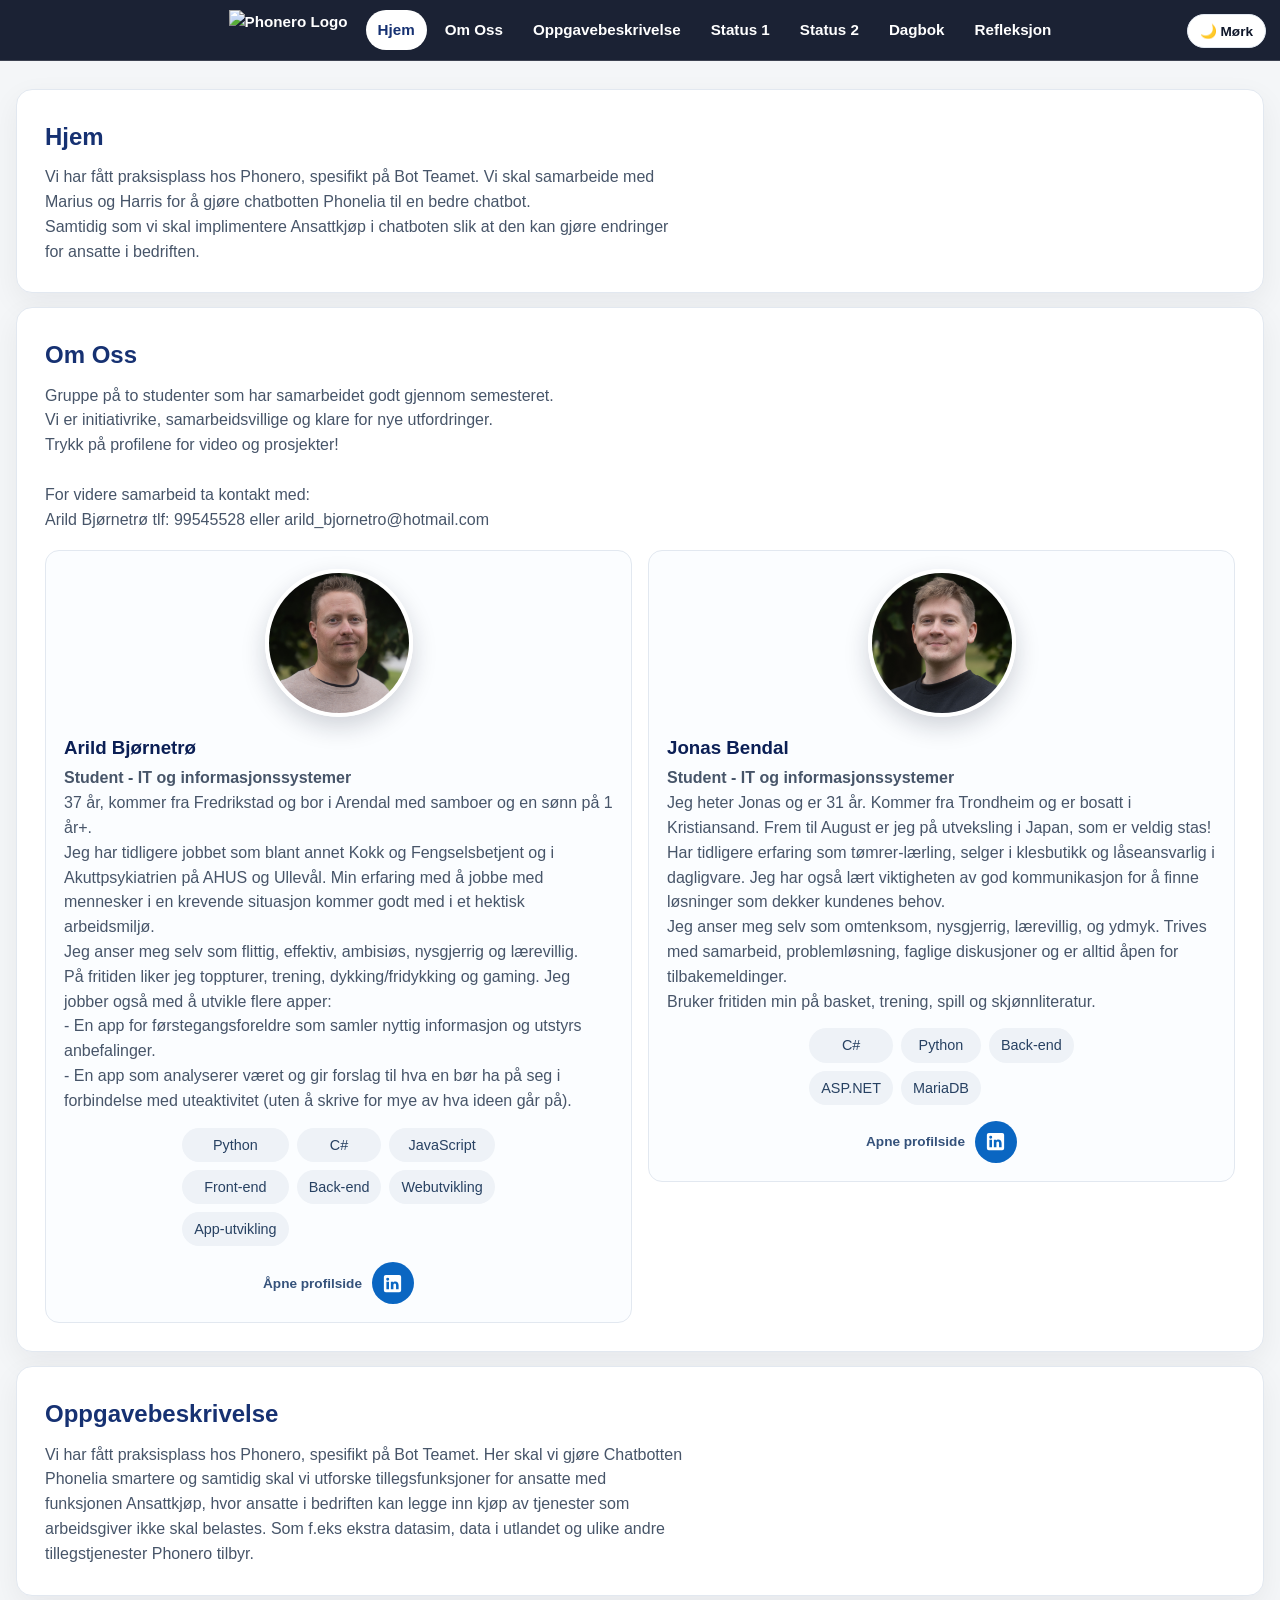
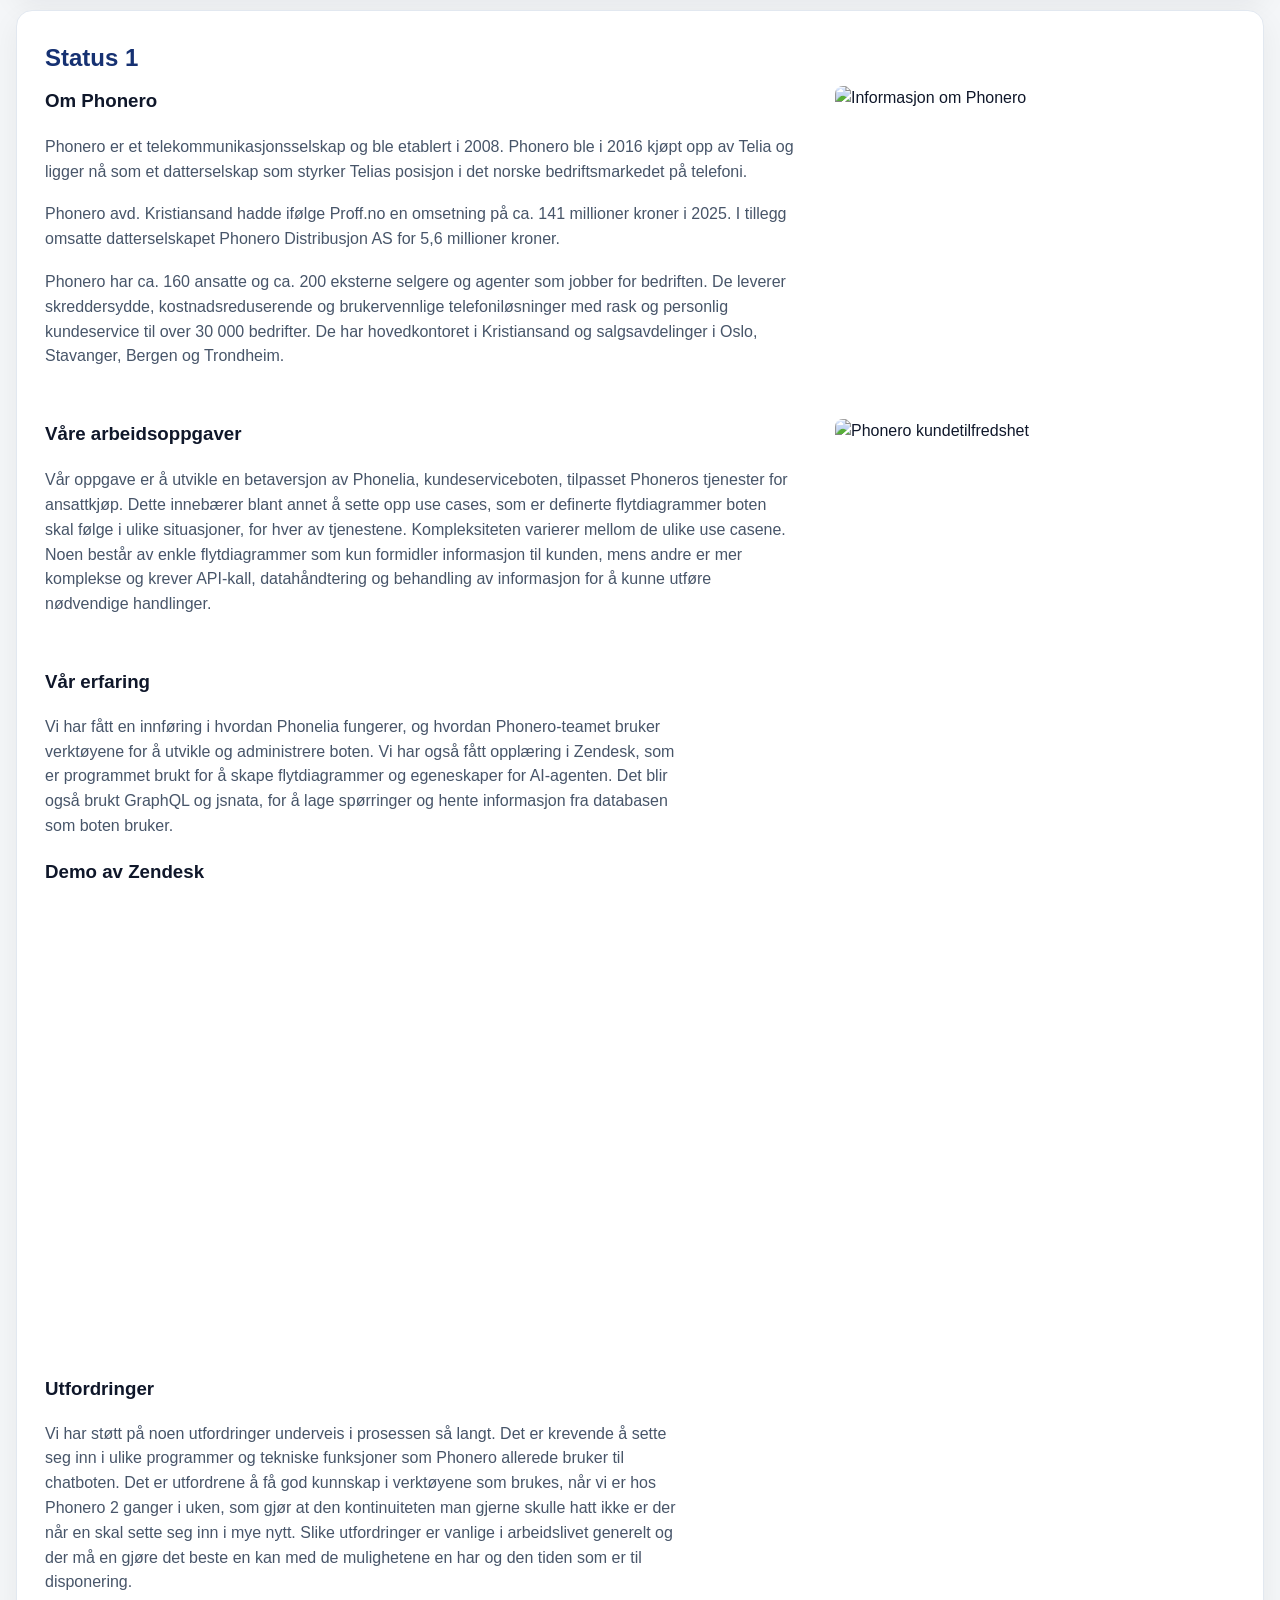
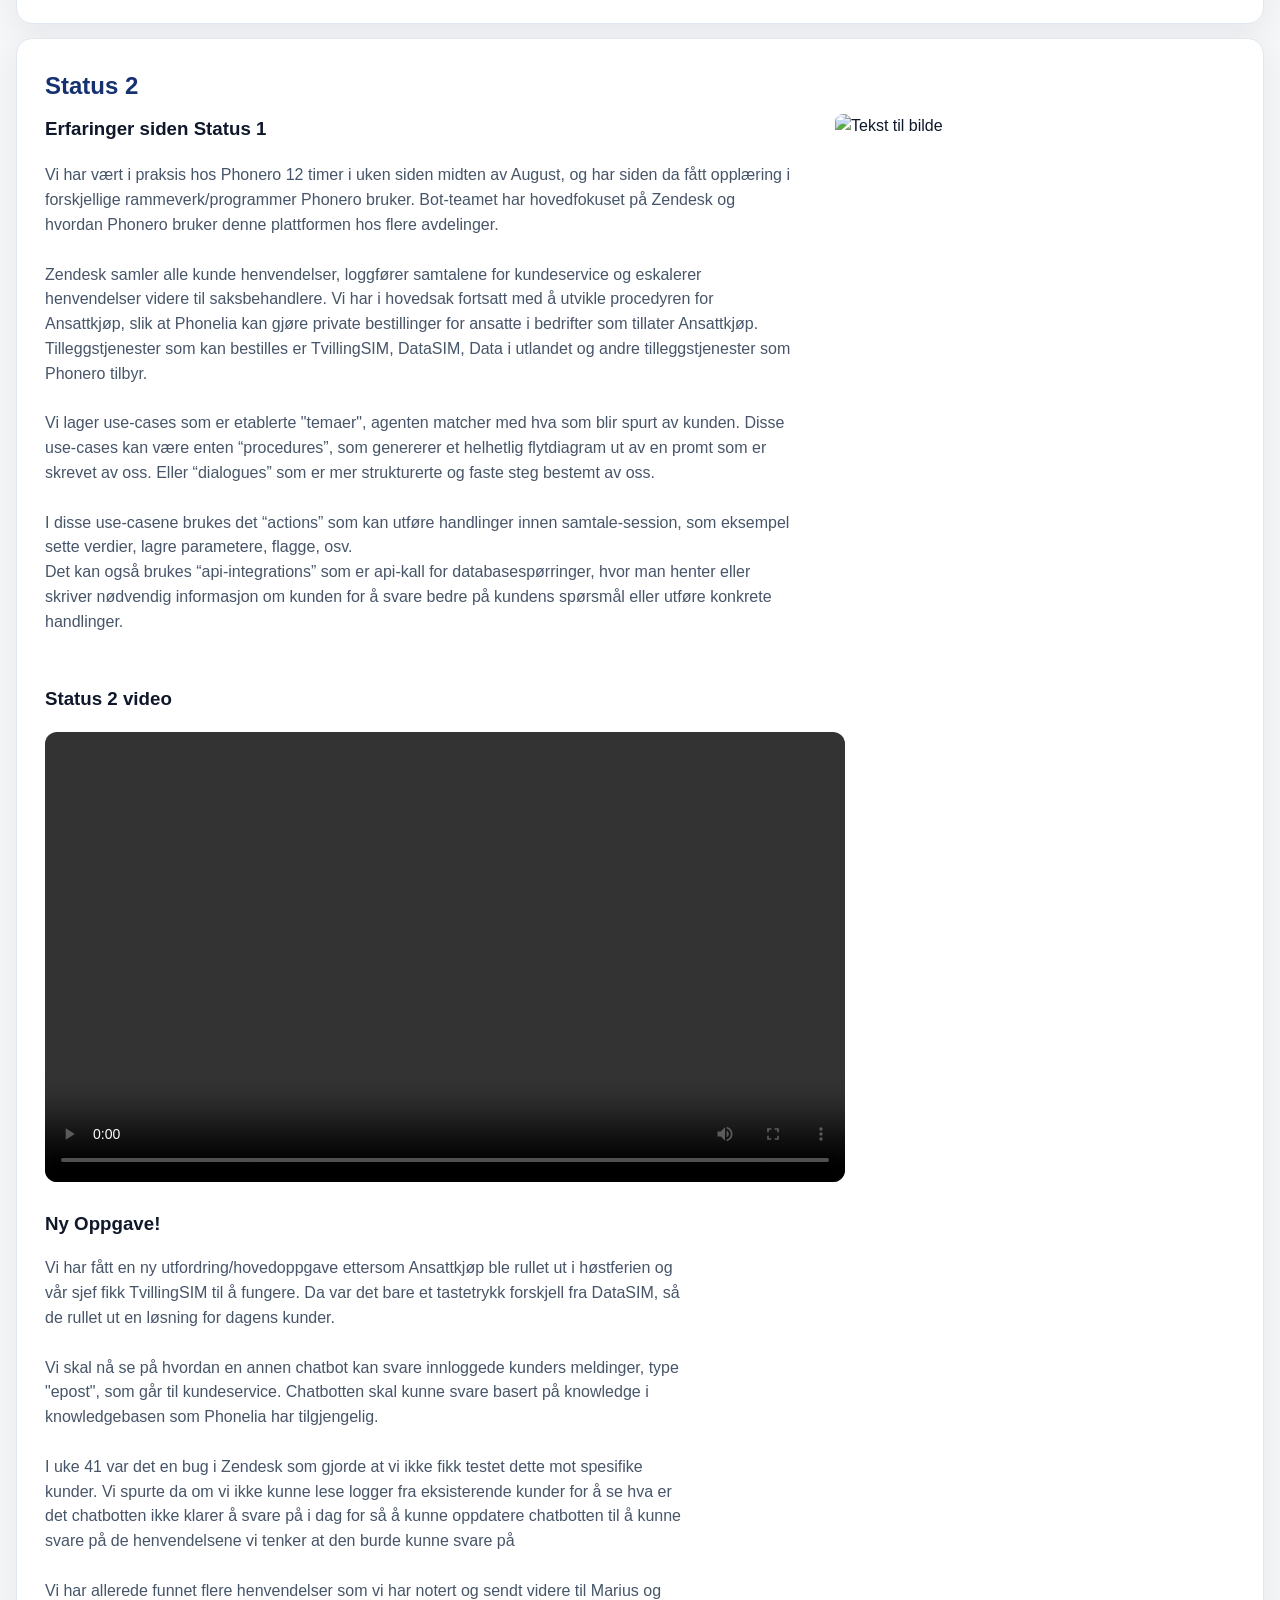
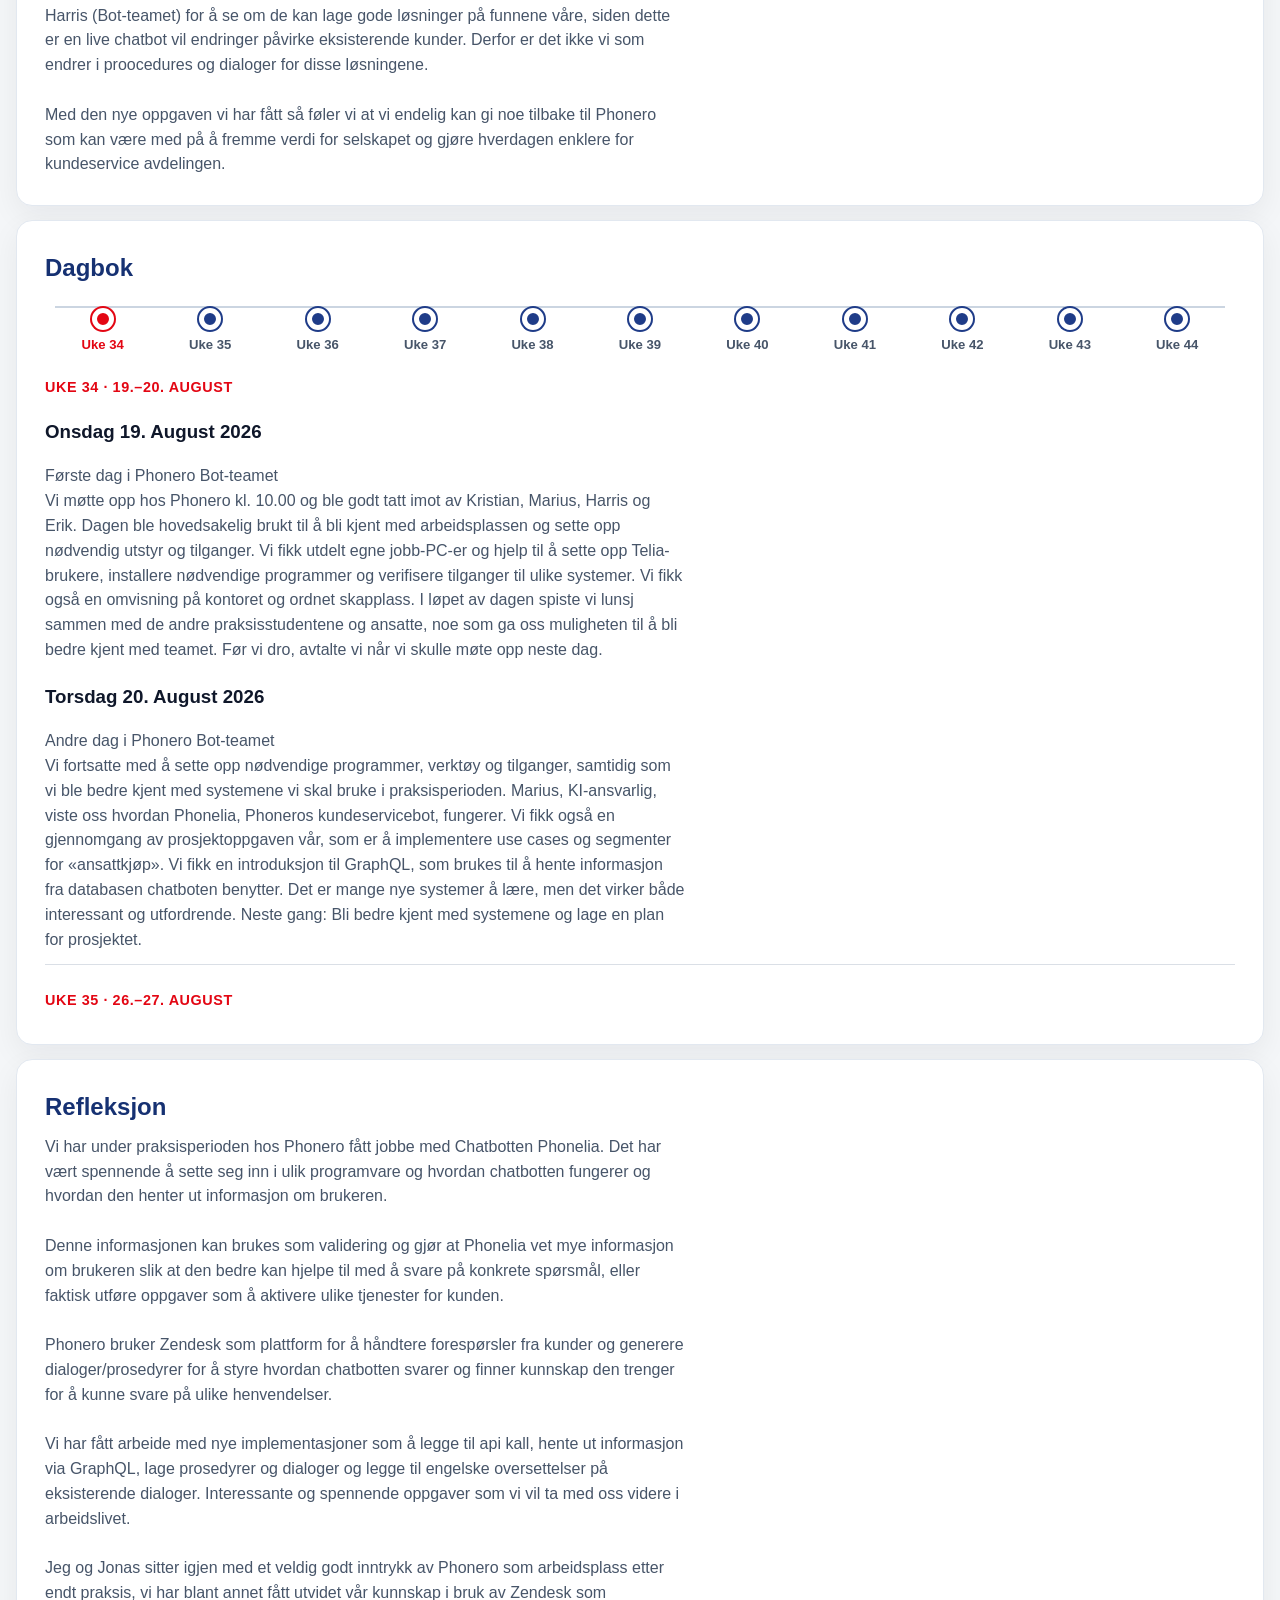
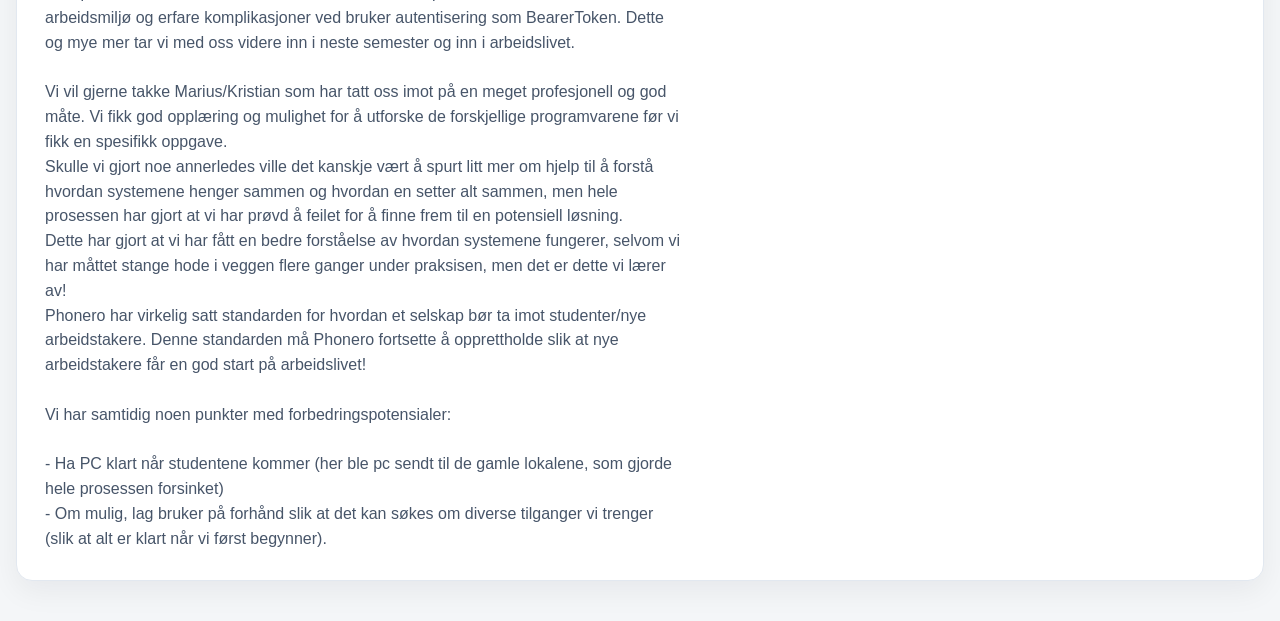
==== index.html @ 9c9e5713 "Merge pull request #23 from Arildb88/Status-2 Update index.html" ====
<!DOCTYPE html>
<html lang="no">
<head>
  <meta charset="UTF-8">
  <meta name="viewport" content="width=device-width, initial-scale=1.0">
  <title>Prosjektside</title>
  <link rel="stylesheet" href="style.css">
  <script src="theme-toggle.js" defer></script>
</head>
<body>
  <nav class="site-nav">
    <a class="navbar-brand" href="https://www.phonero.no/" asp-area="" asp-page="/index">
        <img src="https://acp-media.bluestonepim.com/21883154-aa87-446a-b5ba-2f759250fe6c/d3779748-739b-4de1-91a6-8e63db6982a5/OGtW5rUar8pJX5nXdZABAEg6B/qDwZ5AjC0JeUbPUEnwP3nvw4U.png?w=230&f=webp"
             alt="Phonero Logo"
             height="40"
             class="d-inline-block align-top" />
    </a>
    <a href="#hjem" class="nav-link">Hjem</a>
    <a href="#om-oss" class="nav-link">Om Oss</a>
    <a href="#oppgavebeskrivelse" class="nav-link">Oppgavebeskrivelse</a>
    <a href="#status-1" class="nav-link">Status 1</a>
    <a href="#status-2" class="nav-link">Status 2</a>
    <a href="#dagbok" class="nav-link">Dagbok</a>
    <a href="#refleksjon" class="nav-link">Refleksjon</a>
  </nav>

  <main class="container">
    <section id="hjem" class="section-card snap-panel">
      <h2>Hjem</h2>
      <p>Vi har fått praksisplass hos Phonero, spesifikt på Bot Teamet.
        Vi skal samarbeide med Marius og Harris for å gjøre chatbotten Phonelia til en bedre chatbot. <br /> Samtidig som vi skal implimentere Ansattkjøp i chatboten slik at den kan gjøre endringer for ansatte i bedriften.  </p>
    </section>

    <section id="om-oss" class="section-card snap-panel">
      <h2>Om Oss</h2>
      <p>Gruppe på to studenter som har samarbeidet godt gjennom semesteret.</p>
      <p>Vi er initiativrike, samarbeidsvillige og klare for nye utfordringer.</p>
      <p>Trykk på profilene for video og prosjekter!</p>
      <p><br>For videre samarbeid ta kontakt med:<br> Arild Bjørnetrø tlf: 99545528 eller arild_bjornetro@hotmail.com</p>


      <div class="person-grid">
        <article class="person-card person-card-clickable" data-href="arild.html" tabindex="0" role="link" aria-label="Ga til Arild-profil">
            <img src="images/Arild.jpg" alt="Arild Bjørnetrø" class="profile-photo">
            <h3>Arild Bjørnetrø</h3>
            <p class="role">Student - IT og informasjonssystemer</p>
<p>
                37 år, kommer fra Fredrikstad og bor i Arendal med samboer og en sønn på 1 år+.<br>
                Jeg har tidligere jobbet som blant annet Kokk og Fengselsbetjent og i Akuttpsykiatrien på AHUS og Ullevål. Min erfaring med å jobbe med mennesker i en krevende situasjon kommer godt med i et hektisk arbeidsmiljø.<br>
                Jeg anser meg selv som flittig, effektiv, ambisiøs, nysgjerrig og lærevillig.<br>
</p>

<p>
                På fritiden liker jeg toppturer, trening, dykking/fridykking og gaming.
                Jeg jobber også med å utvikle flere apper: <br>
                - En app for førstegangsforeldre som samler nyttig informasjon og utstyrs anbefalinger.<br>
                - En app som analyserer været og gir forslag til hva en bør ha på seg i forbindelse med uteaktivitet (uten å skrive for mye av hva ideen går på).
            <div class="tags">
              <span>Python</span>
              <span>C#</span>
              <span>JavaScript</span>
              <span>Front-end</span>
              <span>Back-end</span>
              <span>Webutvikling</span>
              <span>App-utvikling</span>
            </div>
            <div class="social-links">
              <span class="open-profile">Åpne profilside</span>
              <a
                href="https://www.linkedin.com/in/arild-bjørnetrø-a94b39323"
                class="linkedin-link"
                target="_blank"
                rel="noopener noreferrer"
                aria-label="Besok Arild sin LinkedIn-profil"
              >
                <svg viewBox="0 0 24 24" aria-hidden="true" focusable="false">
                  <path d="M19 3A2 2 0 0 1 21 5V19A2 2 0 0 1 19 21H5A2 2 0 0 1 3 19V5A2 2 0 0 1 5 3H19ZM8.34 10.16H5.66V18H8.34V10.16ZM7 6A1.56 1.56 0 1 0 7 9.12A1.56 1.56 0 1 0 7 6ZM18.35 13.78C18.35 11.39 17.08 9.94 14.95 9.94C13.92 9.94 13.18 10.5 12.89 11.04H12.86V10.16H10.29V18H12.97V14.12C12.97 13.09 13.17 12.1 14.44 12.1C15.69 12.1 15.71 13.27 15.71 14.18V18H18.39L18.35 13.78Z"/>
                </svg>
              </a>
            </div>
          </article>

        <article class="person-card person-card-clickable" data-href="jonas.html" tabindex="0" role="link" aria-label="Ga til Jonas-profil">
          <img src="images/Jonas.jpg" alt="Jonas Bendal" class="profile-photo">
          <h3>Jonas Bendal</h3>
          <p class="role">Student - IT og informasjonssystemer</p>
          <p>
              Jeg heter Jonas og er 31 år. Kommer fra Trondheim og er bosatt i Kristiansand. Frem til August er jeg på utveksling i Japan, som er veldig stas!<br>
              Har tidligere erfaring som tømrer-lærling, selger i klesbutikk og låseansvarlig i dagligvare. Jeg har også lært viktigheten av god kommunikasjon for å finne løsninger som dekker kundenes behov.<br>
              Jeg anser meg selv som omtenksom, nysgjerrig, lærevillig, og ydmyk. Trives med samarbeid, problemløsning, faglige diskusjoner og er alltid åpen for tilbakemeldinger.<br>
              Bruker fritiden min på basket, trening, spill og skjønnliteratur. 
          </p>
          <div class="tags">
            <span>C#</span>
            <span>Python</span>
            <span>Back-end</span>
            <span>ASP.NET</span>
            <span>MariaDB</span>
          </div>
          <div class="social-links">
            <span class="open-profile">Apne profilside</span>
            <a
              href="https://www.linkedin.com/in/jonas-bendal-0014283a9/"
              class="linkedin-link"
              target="_blank"
              rel="noopener noreferrer"
              aria-label="Besok Jonas sin LinkedIn-profil"
              >
                <svg viewBox="0 0 24 24" aria-hidden="true" focusable="false">
                  <path d="M19 3A2 2 0 0 1 21 5V19A2 2 0 0 1 19 21H5A2 2 0 0 1 3 19V5A2 2 0 0 1 5 3H19ZM8.34 10.16H5.66V18H8.34V10.16ZM7 6A1.56 1.56 0 1 0 7 9.12A1.56 1.56 0 1 0 7 6ZM18.35 13.78C18.35 11.39 17.08 9.94 14.95 9.94C13.92 9.94 13.18 10.5 12.89 11.04H12.86V10.16H10.29V18H12.97V14.12C12.97 13.09 13.17 12.1 14.44 12.1C15.69 12.1 15.71 13.27 15.71 14.18V18H18.39L18.35 13.78Z"/>
                </svg>
              </a>
            </div>
          </article>
      </div>
    </section>

    <section id="oppgavebeskrivelse" class="section-card snap-panel">
      <h2>Oppgavebeskrivelse</h2>
      <p>
          Vi har fått praksisplass hos Phonero, spesifikt på Bot Teamet.
          Her skal vi gjøre Chatbotten Phonelia smartere og samtidig skal vi utforske tillegsfunksjoner for ansatte med funksjonen Ansattkjøp,
          hvor ansatte i bedriften kan legge inn kjøp av tjenester som arbeidsgiver ikke skal belastes.
          Som f.eks ekstra datasim, data i utlandet og ulike andre tillegstjenester Phonero tilbyr.
      </p>
    </section>

    <section id="status-1" class="section-card snap-panel">
    <h2>Status 1</h2>

    <!-- OM PHONERO -->
    <div class="status-layout">

        <div class="status-text">
            <h3>Om Phonero</h3>
            <p>
                Phonero er et telekommunikasjonsselskap og ble etablert i 2008.
                Phonero ble i 2016 kjøpt opp av Telia og ligger nå som et datterselskap
                som styrker Telias posisjon i det norske bedriftsmarkedet på telefoni.
            </p>

            <p>
                Phonero avd. Kristiansand hadde ifølge Proff.no en omsetning på ca.
                141 millioner kroner i 2025. I tillegg omsatte datterselskapet
                Phonero Distribusjon AS for 5,6 millioner kroner.
            </p>

            <p>
                Phonero har ca. 160 ansatte og ca. 200 eksterne selgere og agenter
                som jobber for bedriften. De leverer skreddersydde, kostnadsreduserende
                og brukervennlige telefoniløsninger med rask og personlig kundeservice
                til over 30 000 bedrifter. De har hovedkontoret i Kristiansand og
                salgsavdelinger i Oslo, Stavanger, Bergen og Trondheim.
            </p>
        </div>

        <figure class="status-image">
            <img
                src="https://cdn.prod.website-files.com/60b9da5f05223f7e7dad4281/65c394cdd5c75c71bcde9867_Skjermbilde%202024-02-07%20kl.%2015.33.36.png"
                loading="lazy"
                alt="Informasjon om Phonero">
        </figure>

    </div>


    <!-- VÅRE ARBEIDSOPPGAVER -->
    <div class="status-layout">
        <div class="status-text">
            <h3>Våre arbeidsoppgaver</h3>

            <p>
                Vår oppgave er å utvikle en betaversjon av Phonelia, kundeserviceboten,
                tilpasset Phoneros tjenester for ansattkjøp. Dette innebærer blant annet
                å sette opp use cases, som er definerte flytdiagrammer boten skal følge
                i ulike situasjoner, for hver av tjenestene.

                Kompleksiteten varierer mellom de ulike use casene. Noen består av enkle
                flytdiagrammer som kun formidler informasjon til kunden, mens andre er
                mer komplekse og krever API-kall, datahåndtering og behandling av
                informasjon for å kunne utføre nødvendige handlinger.
            </p>
        </div>

        <figure class="status-image">
            <img
                src="https://cdn.prod.website-files.com/60b9da5f05223f7e7dad4281/65c3945f55a5ff24f0cffb9d_Skjermbilde%202024-02-07%20kl.%2015.28.36.png"
                loading="lazy"
                alt="Phonero kundetilfredshet">
        </figure>

    </div>


    <!-- VÅR ERFARING -->
    <h3>Vår erfaring</h3>
    <p>
        Vi har fått en innføring i hvordan Phonelia fungerer, og hvordan Phonero-teamet bruker
        verktøyene for å utvikle og administrere boten. 
        Vi har også fått opplæring i Zendesk, som er programmet brukt for å skape flytdiagrammer og egeneskaper for AI-agenten. Det blir også brukt GraphQL og jsnata, for å lage spørringer og hente informasjon
        fra databasen som boten bruker. 
    </p>

    <h3>Demo av Zendesk</h3>
      <div class="video-container">
      <iframe 
          src="https://www.youtube.com/embed/GnBk08a4hZ8"
          title="Introduksjonsvideo"
          frameborder="0"
          allowfullscreen>
          </iframe>
      </div>
      
    <!-- UTFORDRINGER -->
    <h3>Utfordringer</h3>
    <p>
        Vi har støtt på noen utfordringer underveis i prosessen så langt. Det er krevende å sette seg inn i ulike programmer og tekniske funksjoner som Phonero allerede bruker til chatboten.
        Det er utfordrene å få god kunnskap i verktøyene som brukes, når vi er hos Phonero 2 ganger i uken, som gjør at den kontinuiteten man gjerne skulle hatt ikke er der når en skal sette seg inn i mye nytt.
        Slike utfordringer er vanlige i arbeidslivet generelt og der må en gjøre det beste en kan med de mulighetene en har og den tiden som er til disponering.
    </p>

</section>

    <section id="status-2" class="section-card snap-panel">
      <h2>Status 2</h2>
      

  <!-- En overskrift -->
    <div class="status-layout">
        <div class="status-text">
            <h3>Erfaringer siden Status 1 </h3>

            <p>
                Vi har vært i praksis hos Phonero 12 timer i uken siden midten av August, og har siden da fått opplæring i forskjellige rammeverk/programmer Phonero bruker.
                Bot-teamet har hovedfokuset på Zendesk og hvordan Phonero bruker denne plattformen hos flere avdelinger.
                <br><br>
                Zendesk samler alle kunde henvendelser, loggfører samtalene for kundeservice og eskalerer henvendelser videre til saksbehandlere.
                Vi har i hovedsak fortsatt med å utvikle procedyren for Ansattkjøp, slik at Phonelia kan gjøre private bestillinger for ansatte i bedrifter som tillater Ansattkjøp.
                Tilleggstjenester som kan bestilles er TvillingSIM, DataSIM, Data i utlandet og andre tilleggstjenester som Phonero tilbyr.
                <br><br>
                Vi lager use-cases som er etablerte "temaer", agenten matcher med hva som blir spurt av kunden.
                Disse use-cases kan være enten “procedures”, som genererer et helhetlig flytdiagram ut av en promt som er skrevet av oss.
                Eller “dialogues” som er mer strukturerte og faste steg bestemt av oss.
                <br><br> 
                I disse use-casene brukes det “actions” som kan utføre handlinger innen samtale-session, som eksempel sette verdier, lagre parametere, flagge, osv.
                <br>
                Det kan også brukes “api-integrations” som er api-kall for databasespørringer, hvor man henter eller skriver nødvendig informasjon om kunden for å svare bedre på kundens spørsmål eller utføre konkrete handlinger.
            </p>
        </div>

        <figure class="status-image">
            <img
                src=""
                loading="lazy"
                alt="Tekst til bilde">
        </figure>

    </div>

<h3>Status 2 video</h3>
      <div class="video-container">
    <video width="100%" controls>
        <source src="videos/status2.mp4" type="video/mp4">
        Nettleseren din støtter ikke videoavspilling.
    </video>
</div>
      
<h3>Ny Oppgave!</h3>
    <p>
    Vi har fått en ny utfordring/hovedoppgave ettersom Ansattkjøp ble rullet ut i høstferien og vår sjef fikk TvillingSIM til å fungere. Da var det bare et tastetrykk forskjell fra DataSIM, så de rullet ut en løsning for dagens kunder.
    <br><br>
    Vi skal nå se på hvordan en annen chatbot kan svare innloggede kunders meldinger, type "epost", som går til kundeservice. Chatbotten skal kunne svare basert på knowledge i knowledgebasen som Phonelia har tilgjengelig.
    <br><br>
    I uke 41 var det en bug i Zendesk som gjorde at vi ikke fikk testet dette mot spesifike kunder. Vi spurte da om vi ikke kunne lese logger fra eksisterende kunder for å se hva er det chatbotten ikke klarer å svare på i dag for så å kunne oppdatere chatbotten til å kunne svare på de henvendelsene vi tenker at den burde kunne svare på
    <br><br>
    Vi har allerede funnet flere henvendelser som vi har notert og sendt videre til Marius og Harris (Bot-teamet) for å se om de kan lage gode løsninger på funnene våre, siden dette er en live chatbot vil endringer påvirke eksisterende kunder. Derfor er det ikke vi som endrer i proocedures og dialoger for disse løsningene.
    <br><br>
    Med den nye oppgaven vi har fått så føler vi at vi endelig kan gi noe tilbake til Phonero som kan være med på å fremme verdi for selskapet og gjøre hverdagen enklere for kundeservice avdelingen.
    
    <div class="chatbot-challenges"></div>
    </p>

      
    </section>

    <section id="dagbok" class="section-card snap-panel">
      <h2>Dagbok</h2>
      
      <div class="diary-layout">
        <nav class="diary-timeline" aria-label="Dagboksmåneder">
          <a href="#19-aug" data-week="34"><span class="timeline-node"></span><span>Uke 34</span></a>
          <a href="#26-aug" data-week="35"><span class="timeline-node"></span><span>Uke 35</span></a>
          <a href="#2-sep" data-week="36"><span class="timeline-node"></span><span>Uke 36</span></a>
          <a href="#9-sep" data-week="37"><span class="timeline-node"></span><span>Uke 37</span></a>
          <a href="#16-sep" data-week="38"><span class="timeline-node"></span><span>Uke 38</span></a>
          <a href="#23-sep" data-week="39"><span class="timeline-node"></span><span>Uke 39</span></a>
          <a href="#30-sep" data-week="40"><span class="timeline-node"></span><span>Uke 40</span></a>
          <a href="#7-okt" data-week="41"><span class="timeline-node"></span><span>Uke 41</span></a>
          <a href="#14-okt" data-week="42"><span class="timeline-node"></span><span>Uke 42</span></a>
          <a href="#21-okt" data-week="43"><span class="timeline-node"></span><span>Uke 43</span></a>
          <a href="#28-okt" data-week="44"><span class="timeline-node"></span><span>Uke 44</span></a>
        </nav>

        <div class="dagbok-scroll">
          <div class="diary-week" data-week="34">
            <h3 class="week-header">Uke 34 · 19.–20. august</h3>
            <section id="19-aug" data-week="34">
              <h3>Onsdag 19. August 2026</h3>
              <p>
                Første dag i Phonero Bot-teamet<br>
                Vi møtte opp hos Phonero kl. 10.00 og ble godt tatt imot av Kristian, Marius, Harris og Erik. Dagen ble hovedsakelig brukt til å bli kjent med arbeidsplassen og sette opp nødvendig utstyr og tilganger.
                Vi fikk utdelt egne jobb-PC-er og hjelp til å sette opp Telia-brukere, installere nødvendige programmer og verifisere tilganger til ulike systemer. Vi fikk også en omvisning på kontoret og ordnet skapplass.
                I løpet av dagen spiste vi lunsj sammen med de andre praksisstudentene og ansatte, noe som ga oss muligheten til å bli bedre kjent med teamet. Før vi dro, avtalte vi når vi skulle møte opp neste dag.
              </p>
            </section>

            <section id="20-aug" data-week="34">
              <h3>Torsdag 20. August 2026</h3>
              <p>
                Andre dag i Phonero Bot-teamet<br>
                Vi fortsatte med å sette opp nødvendige programmer, verktøy og tilganger, samtidig som vi ble bedre kjent med systemene vi skal bruke i praksisperioden.
                Marius, KI-ansvarlig, viste oss hvordan Phonelia, Phoneros kundeservicebot, fungerer. Vi fikk også en gjennomgang av prosjektoppgaven vår, som er å implementere use cases og segmenter for «ansattkjøp».
              Vi fikk en introduksjon til GraphQL, som brukes til å hente informasjon fra databasen chatboten benytter. Det er mange nye systemer å lære, men det virker både interessant og utfordrende.
              Neste gang: Bli bedre kjent med systemene og lage en plan for prosjektet.
              </p>
            </section>
          </div>

          <div class="diary-week" data-week="35">
            <h3 class="week-header">Uke 35 · 26.–27. august</h3>
            <section id="26-aug" data-week="35">
              <h3>Onsdag 26. August 2026</h3>
              <p>
                Vår første “ordentlige” dag hos Phonero! Vi brukte litt tid på å få siste oppsett av tilganger til å fungere.
                Fra kl. 11 startet vi først med å utforske verktøyet (Zendesk) for å lære litt om hvordan det brukes. Deretter skulle vi lage en enkel “procedure” (instrukser for chatboten i et gitt scenario) hvor kunden spør om hvor mye data som er brukt på mobilabonnementet.
              </p>
            </section>

            <section id="27-aug" data-week="35">
              <h3>Torsdag 27. August 2026</h3>
              <p>
                Vi startet dagen med å diskutere hvilke oppgaver som måtte gjøres. Planen var først å lage en procedure for hver enkelt tilleggstjeneste innenfor ansattkjøp, samtidig som vi skulle bli bedre kjent med begreper som procedures, actions, templates og lignende.
              </p>
            </section>
          </div>

          <div class="diary-week" data-week="36">
            <h3 class="week-header">Uke 36 · 2.–3. september</h3>
            <section id="2-sep" data-week="36">
              <h3>Onsdag 2. September 2026</h3>
              <p>
                Vi brukte dagen på å få en bedre forståelse av hvordan systemet henger sammen. Dette innebar blant annet å søke gjennom samtalelogger for å identifisere tilfeller der boten returnerte fallbacks (feil). Dette ga oss bedre innsikt i systemet og en tydeligere retning videre i arbeidet. 
              </p>
            </section>

            <section id="3-sep" data-week="36">
              <h3>Torsdag 3. September 2026</h3>
              <p>
                Vi fortsatte med å feilsøke med chattbotten for å få den til å kunne gjennomføre Ansattkjøp. Det ble oppdaget at brukeren som ble opprettet for oss manglet infomrasjon om postnummer, da dette ble lagt til klarte chatbotten å hente inn den informasjonen den i utgangspunktet trengte om brukeren. Klokken var mye og vi fikk ikke testet ut dette noe mer. Vi gleder oss til neste arbeidsdag hvor vi kan forhåpentligvis komme oss litt videre i prosessen!
              </p>
            </section>
          </div>

          <div class="diary-week" data-week="37">
            <h3 class="week-header">Uke 37 · 9.–10. september</h3>
            <section id="9-sep" data-week="37">
              <h3>Onsdag 9. September 2026</h3>
              <p>Vi har utforsket hvordan vi kan sette opp API-integrasjoner og spørringer som senere kan brukes til å hente nødvendig informasjon og parametere som boten trenger for å utføre ulike handlinger. I etterkant har vi også diskutert om vi bør refaktorere deler av strukturen rundt procedures som allerede er laget, og vurdert om fordelene ved en endring vil veie opp for ulempene. Før dagen var over viste det seg at forandringene ga flere feil som må ordnes opp senere.
              </p>
            </section>

            <section id="10-sep" data-week="37">
              <h3>Torsdag 10. September 2026</h3>
              <p>Vi fortsetter å jobbe med ansattkjøp for å prøve å implementere dette i Phonelia. Vi støter på utfordringer med at profilene våre tilsynelatende ikke er satt opp helt som en reel kunde. Vi prøvde å få til en løsning hvor vi kan gjennomføre kjøp via vipps på en dev vipps bruker via Phonero, men den fungerte kun i dev-miljøet, vi kommuniserer med botten i Sandbox miljø og "ekte" miljø, da virker ikke den vipps brukeren. Vi kan få refundert kjøp vi gjør selv, men dette skaper merarbeid for Phonero, så vi ser på andre løsninger. Det er spennende å jobbe med å videreutvikle chatbotten og vi ser frem til å jobbe videre ut semesteret!
              </p>
            </section>
          </div>

          <div class="diary-week" data-week="38">
            <h3 class="week-header">Uke 38 · 16.–17. september</h3>
            <section id="16-sep" data-week="38">
              <h3>Onsdag 16. September 2026</h3>
              <p>UIA har annonsert biletter til messen TECHPOINT i Kristiansand. Jeg og Jonas har fått billetter så vi reiser på messen istedenfor å jobbe hos Phonero. Vi håper på å utvide nettverket litt på messen og satser på mange spennende foredrag iløpet av dagen!</p>
            </section>

            <section id="17-sep" data-week="38">
              <h3>Torsdag 17. September 2026</h3>
              <p>I dag prøvde vi fortsatt det å få ai-agenten til å viderekoble bestillingen av tjenesten til Vipps for betaling. Etter mye prøving fikk vi hjelp av Marius som fikk det til å funke til slutt. Vi prøvde også å lære mer av GraphQL og spørringer for å forstå mer av hvordan systemet henger sammen.</p>
            </section>
          </div>

          <div class="diary-week" data-week="39">
            <h3 class="week-header">Uke 39 · 23.–24. september</h3>
            <section id="23-sep" data-week="39">
              <h3>Onsdag 23. September 2026</h3>
              <p>Utforsket zendesk sine “dialogue” for å lage en mer strukturert flyt for bestilling av tvillingsim, det førte videre til bruk av “actions” for å sette verdier under session. Til slutt bruk av “mutation” spørringer for å gjøre endringer i databasen. Det sistnevnte ble litt komplisert, men er åpenbaringen er nesten der.</p>
            </section>

            <section id="24-sep" data-week="39">
              <h3>Torsdag 24. September 2026</h3>
              <p>Ingen oppmøte hos Phonero denne dagen siden vi hadde undervisning.</p>
            </section>
          </div>

          <div class="diary-week" data-week="40">
            <h3 class="week-header">Uke 40 · 30. september–1. oktober</h3>
            <section id="30-sep" data-week="40">
              <h3>Onsdag 30. September 2026</h3>
              <p>Høstferie</p>
            </section>

            <section id="1-okt" data-week="40">
              <h3>Torsdag 1. Oktober 2026</h3>
              <p>Høstferie</p>
            </section>
          </div>

          <div class="diary-week" data-week="41">
            <h3 class="week-header">Uke 41 · 7.–8. oktober</h3>
            <section id="7-okt" data-week="41">
              <h3>Onsdag 7. Oktober 2026</h3>
              <p>Vi fikk ADGANGSKORT!!!! :D Endelig kan vi komme oss inn i bygget og gå til lunsj uten at vi er avhengige av at andre slipper oss inn
              <br><br>
                Vi fikk beskjed om at oppgaven vi jobbet med var utført av Marius (siden han hadde jobbet med å få TvillingSIM til å kunne legges til av Phonelia, så var DataSIM bare et tastetrykk fra TvillingSIM.
                Dette var egentlig en positiv nyhet for vår del ettersom vi har stanget hode en del i veggen med å prøve å finne en løsning for akkurat dette.
                Det var veldig interessant å se løsningen og hvordan den henter ut informasjon osv. Nå fikk vi ikke sjekket om den faktisk funket fordi det var noe problem med at Zendesk endrer bearerToken etter at det har lest det.
                <br><br>
                Vi fikk da et nytt oppdrag og det var å teste en ny Chatbot som skulle svare automatisk på henvendelser fra kunder som var logget og har en profil hos Phonero. Dette kunne vi ikke gjøre pga feilen med bearerToken.
                <br> MEN da spurte vi om vi ikke kunne lese meldinger fra kunder for å se om det er noe vi kan fange opp der som Phonelia burde kunne svare på for å lette på trykket til kunderådgiverene! Det var ganske spennende og vi fant fort flere henvendelser av samme type som vi tok videre til Marius og Harris slik at de kunne lage gode løsninger (dette er live bot, så om vi gjør endringer påvirker det "ekte" kunder. Gjør vi feil går det raskt utover Phonero sitt omdømme, derfor gir vi bare informasjonen videre.
              </p>
            </section>

            <section id="8-okt" data-week="41">
              <h3>Torsdag 8. Oktober 2026</h3>
              <p>Vi sjekket kundesamtaleloggene for å få bedre innsikt i hvilke problemstillinger som oftest eskaleres til kundeservice. Dette fikk oss til å drøfte om det er noen procedures som kan lages for å håndtere. Sett også på hvordan nye actions kan brukes for agentisk mail. Vi sluttet av 1 time tidligere for å bli med på Phoners aktivitetsdag, som var veldig hyggelig!</p>
            </section>
          </div>

          <div class="diary-week" data-week="42">
            <h3 class="week-header">Uke 42 · 14.–15. oktober</h3>
            <section id="14-okt" data-week="42">
              <h3>Onsdag 14. Oktober 2026</h3>
              <p>
                Vi brukte første halvdel av dagen på å lese gjennom kundehenvendelser som er sendt inn, for å lete etter problemstillinger som er mulige å løse med Phonelia. Da fikk vi vite om en ny lansert tilleggstjeneste som heter “Roam like home i Balkan”. Denne tjenesten ble lagt til et par dager før, som Phonelia manglet prosedyrer for. Det finnes slike tjenester som dette for Sveits og Tyrkia som var satt i gang, men ennå ikke fullført. Så vi fikk oppgaven å videreføre disse.
              </p>
            </section>

            <section id="15-okt" data-week="42">
              <h3>Torsdag 15. Oktober 2026</h3>
              <p>
                Fortsettelse med oppgaven fra dagen før. Først lagde en kopi av tidligere prosedyre som vi jobbet med videre. Tjenestene trenger administrator tilgang for å aktivere dem, så det ble litt problemer med å teste prosedyrer med en kundeprofil uten autorisasjon. Til slutt greide vi å få bestilt tjenestene, som i utgangspunktet ikke skulle gå. Så en ticket ble sendt inn til utviklings-teamet. Planen for neste gang er å lage et API-kall som lar brukeren deaktivere tjenesten og lage en prosedyre for det.
              </p>
            </section>
          </div>

          <div class="diary-week" data-week="43">
            <h3 class="week-header">Uke 43 · 21.–22. oktober</h3>
            <section id="21-okt" data-week="43">
              <h3>Onsdag 21. Oktober 2026</h3>
              <p>Vi hadde oppmøte i hotel caledonien fra kl 10:00 til 16:00 for et annen fag. Brukte dagen på å møte forskjellige bedrifter på RefreshIT, Veldig interessant og lærerikt! </p>
            </section>

            <section id="22-okt" data-week="43">
              <h3>Torsdag 22. Oktober 2026</h3>
              <p>Fra forrige uke fortsatte vi arbeidet med prosedyren for «Roam Like Home». Vi skulle legge til en ekstra funksjon der en administrator kan deaktivere disse tjenestene gjennom Phonelia. Det ble en del prøving og feiling som ikke direkte førte frem til en løsning. Men vi lærte og fikk mer innsikt i hvordan systemet fungerer.</p>
            </section>
          </div>

          <div class="diary-week" data-week="44">
            <h3 class="week-header">Uke 44 · 28.–29. oktober</h3>
            <section id="28-okt" data-week="44">
              <h3>Onsdag 28. Oktober 2026</h3>
              <p>Siden forrige gang har phoneros bot-team redusert antall api integrasjoner, grunnen er en kombinasjon av spørringer som har snart utdatert kode og redusere duplikater. Vi testet om prosedyrene fortsatt fungerte som de skulle, og fortsettet med forrige ukes oppgave. som var å lage en api integrasjon for å deaktivere "Roam like home", som vi enda ikke ble ferdig med iløpet av dagen.</p>
            </section>

            <section id="29-okt" data-week="44">
              <h3>Torsdag 29. Oktober 2026</h3>
              <p>Vi hadde obligatorisk møte på skolen for å snakke om vår praksis og erfaringer med resten av klassen.</p>
            </section>

      </div>
    </section>

    <section id="refleksjon" class="section-card snap-panel">
      <h2>Refleksjon</h2>
      <p>
        Vi har under praksisperioden hos Phonero fått jobbe med Chatbotten Phonelia. Det har vært spennende å sette seg inn i ulik programvare og hvordan chatbotten fungerer og hvordan den henter ut informasjon om brukeren.
        <br><br>Denne informasjonen kan brukes som validering og gjør at Phonelia vet mye informasjon om brukeren slik at den bedre kan hjelpe til med å svare på konkrete spørsmål, eller faktisk utføre oppgaver som å aktivere ulike tjenester for kunden.
        <br><br>Phonero bruker Zendesk som plattform for å håndtere forespørsler fra kunder og generere dialoger/prosedyrer for å styre hvordan chatbotten svarer og finner kunnskap den trenger for å kunne svare på ulike henvendelser.

        <br><br>Vi har fått arbeide med nye implementasjoner som å legge til api kall, hente ut informasjon via GraphQL, lage prosedyrer og dialoger og legge til engelske oversettelser på eksisterende dialoger. Interessante og spennende oppgaver som vi vil ta med oss videre i arbeidslivet.
        <br><br>Jeg og Jonas sitter igjen med et veldig godt inntrykk av Phonero som arbeidsplass etter endt praksis, vi har blant annet fått utvidet vår kunnskap i bruk av Zendesk som arbeidsmiljø og erfare komplikasjoner ved bruker autentisering som BearerToken. Dette og mye mer tar vi med oss videre inn i neste semester og inn i arbeidslivet.
        
        <br><br>Vi vil gjerne takke Marius/Kristian som har tatt oss imot på en meget profesjonell og god måte. Vi fikk god opplæring og mulighet for å utforske de forskjellige programvarene før vi fikk en spesifikk oppgave.
        <br>Skulle vi gjort noe annerledes ville det kanskje vært å spurt litt mer om hjelp til å forstå hvordan systemene henger sammen og hvordan en setter alt sammen, men hele prosessen har gjort at vi har prøvd å feilet for å finne frem til en potensiell løsning.
        <br>Dette har gjort at vi har fått en bedre forståelse av hvordan systemene fungerer, selvom vi har måttet stange hode i veggen flere ganger under praksisen, men det er dette vi lærer av!
        <br>
        Phonero har virkelig satt standarden for hvordan et selskap bør ta imot studenter/nye arbeidstakere. Denne standarden må Phonero fortsette å opprettholde slik at nye arbeidstakere får en god start på arbeidslivet!
        
        <br><br>Vi har samtidig noen punkter med forbedringspotensialer:
        <br><br>-	Ha PC klart når studentene kommer (her ble pc sendt til de gamle lokalene, som gjorde hele prosessen forsinket)
        <br>-	Om mulig, lag bruker på forhånd slik at det kan søkes om diverse tilganger vi trenger (slik at alt er klart når vi først begynner).
      </p>
    </section>
  </main>

  <script>
  const navLinks = [...document.querySelectorAll(".nav-link")];
  const sections = [...document.querySelectorAll(".section-card.snap-panel[id]")];
  const nav = document.querySelector(".site-nav");

  function setActiveNav(sectionId) {
    navLinks.forEach((link) => {
      const isActive = link.getAttribute("href") === "#" + sectionId;
      link.classList.toggle("active", isActive);
    });
  }

  function updateActiveSection() {
    const navHeight = nav ? nav.offsetHeight : 0;
    const anchorLine = navHeight + 24;
    let activeId = sections[0]?.id || "hjem";

    sections.forEach((section) => {
      const top = section.getBoundingClientRect().top;

      if (top <= anchorLine) {
        activeId = section.id;
      }
    });

    setActiveNav(activeId);
  }

  let ticking = false;

  function requestUpdate() {
    if (!ticking) {
      window.requestAnimationFrame(() => {
        updateActiveSection();
        ticking = false;
      });

      ticking = true;
    }
  }

  window.addEventListener("scroll", requestUpdate, { passive: true });
  window.addEventListener("resize", requestUpdate);

  updateActiveSection();


  /* =========================
     DAGBOK
     ========================= */

  const diaryScroller = document.querySelector(".dagbok-scroll");

  const diaryEntries = diaryScroller
    ? [...diaryScroller.querySelectorAll("section[id]")]
    : [];

  const diaryBookmarks = [
    ...document.querySelectorAll(".diary-timeline a")
  ];

  let selectedDiaryEntryId = null;


  function syncDiaryHeight() {
    if (!diaryScroller) return;

    diaryScroller.style.maxHeight = "";
  }


  function setActiveDiaryBookmark(entryId) {
    const activeWeek =
      document.getElementById(entryId)?.dataset.week;

    diaryBookmarks.forEach((bookmark) => {
      bookmark.classList.toggle(
        "is-active",
        bookmark.dataset.week === activeWeek
      );
    });
  }


  function updateDiaryBookmark() {
    if (!diaryScroller || diaryEntries.length === 0) return;

    const scrollerTop =
      diaryScroller.getBoundingClientRect().top;

    const activeLine = scrollerTop + 80;

    let activeEntry = diaryEntries[0];

    diaryEntries.forEach((entry) => {
      const entryTop =
        entry.getBoundingClientRect().top;

      if (entryTop <= activeLine) {
        activeEntry = entry;
      }
    });

    setActiveDiaryBookmark(activeEntry.id);
  }


  /* =========================
     KLIKK PÅ UKE
     ========================= */

  diaryBookmarks.forEach((bookmark) => {
    bookmark.addEventListener("click", (event) => {
      event.preventDefault();

      const entryId =
        bookmark.getAttribute("href").slice(1);

      const entry =
        document.getElementById(entryId);

      if (!diaryScroller || !entry) return;

      selectedDiaryEntryId = entryId;

      setActiveDiaryBookmark(entryId);

      const entryTop =
        entry.getBoundingClientRect().top;

      const diaryTop =
        diaryScroller.getBoundingClientRect().top;

      diaryScroller.scrollTo({
        top: Math.max(
          0,
          diaryScroller.scrollTop +
          entryTop -
          diaryTop -
          72
        ),
        behavior: "smooth"
      });

      history.replaceState(
        null,
        "",
        "#" + entryId
      );
    });
  });


  /* =========================
     OPPDATER AKTIV UKE
     ========================= */

  if (diaryScroller) {

    diaryScroller.addEventListener(
      "scroll",
      updateDiaryBookmark,
      { passive: true }
    );

    diaryScroller.addEventListener(
      "wheel",
      () => {
        selectedDiaryEntryId = null;
        updateDiaryBookmark();
      },
      { passive: true }
    );

    diaryScroller.addEventListener(
      "touchstart",
      () => {
        selectedDiaryEntryId = null;
        updateDiaryBookmark();
      },
      { passive: true }
    );

    window.addEventListener(
      "resize",
      syncDiaryHeight
    );

    syncDiaryHeight();
    updateDiaryBookmark();
  }


  /* =========================
     LÅS SCROLLING TIL DAGBOK
     ========================= */

  const diarySection =
    document.getElementById("dagbok");

  if (diarySection && diaryScroller) {

    let diaryMode = "outside";
    let aligningDiary = false;


    function alignDiaryToViewport() {

      const navHeight =
        nav ? nav.offsetHeight : 0;

      const targetY =
        window.scrollY +
        diarySection.getBoundingClientRect().top -
        navHeight -
        10;

      aligningDiary = true;

      window.scrollTo({
        top: targetY,
        behavior: "smooth"
      });

      /*
       * Gir smooth-scroll tid
       * til å bli ferdig.
       */
      setTimeout(() => {
        aligningDiary = false;
      }, 400);
    }


    window.addEventListener(
      "wheel",
      (event) => {

        /*
         * Mens Dagbok flyttes på plass
         * lar vi ikke musehjulet starte
         * en ny scrolling.
         */
        if (aligningDiary) {
          event.preventDefault();
          return;
        }


        const rect =
          diarySection.getBoundingClientRect();

        const navHeight =
          nav ? nav.offsetHeight : 0;

        const scrollingDown =
          event.deltaY > 0;

        const scrollingUp =
          event.deltaY < 0;

        const atTop =
          diaryScroller.scrollTop <= 1;

        const atBottom =
          diaryScroller.scrollTop +
          diaryScroller.clientHeight >=
          diaryScroller.scrollHeight - 2;


        /*
         * KOMMER NED TIL DAGBOK
         */

        if (
          diaryMode === "outside" &&
          scrollingDown &&
          rect.top > navHeight &&
          rect.top < window.innerHeight * 0.65
        ) {

          event.preventDefault();

          diaryMode = "inside";

          alignDiaryToViewport();

          return;
        }


        /*
         * KOMMER OPP TIL DAGBOK
         * FRA SEKSJONEN UNDER
         */

        if (
          diaryMode === "outside" &&
          scrollingUp &&
          rect.bottom > navHeight &&
          rect.bottom < window.innerHeight
        ) {

          event.preventDefault();

          diaryMode = "inside";

          alignDiaryToViewport();

          return;
        }


        /*
         * SCROLL INNI DAGBOK
         */

        if (diaryMode === "inside") {

          /*
           * Scroller nedover inne
           * i Dagbok.
           */
          if (
            scrollingDown &&
            !atBottom
          ) {

            event.preventDefault();

            diaryScroller.scrollTop +=
              event.deltaY;

            requestAnimationFrame(
              updateDiaryBookmark
            );

            return;
          }


          /*
           * Scroller oppover inne
           * i Dagbok.
           */
          if (
            scrollingUp &&
            !atTop
          ) {

            event.preventDefault();

            diaryScroller.scrollTop +=
              event.deltaY;

            requestAnimationFrame(
              updateDiaryBookmark
            );

            return;
          }


          /*
           * Bunnen av Dagbok er nådd.
           * Slipp brukeren videre nedover.
           */
          if (
            scrollingDown &&
            atBottom
          ) {

            diaryMode = "passed-down";

            return;
          }


          /*
 * Toppen av Dagbok er nådd.
 * Slipp brukeren videre oppover på hovedsiden.
 */
if (
  scrollingUp &&
  atTop
) {
  diaryMode = "passed-up";

  window.scrollBy({
    top: event.deltaY,
    behavior: "auto"
  });

  return;
}
        }


        /*
         * Når Dagbok ikke lenger
         * er synlig gjør vi den klar
         * til neste gang brukeren
         * kommer tilbake.
         */

        if (
          rect.bottom < navHeight ||
          rect.top > window.innerHeight
        ) {

          diaryMode = "outside";
        }

      },
      { passive: false }
    );
  }


  /* =========================
     PERSONKORT
     ========================= */

  const personCards = [
    ...document.querySelectorAll(
      ".person-card-clickable"
    )
  ];

  personCards.forEach((card) => {

    card.addEventListener(
      "click",
      (event) => {

        if (event.target.closest("a")) {
          return;
        }

        const href = card.dataset.href;

        if (href) {
          window.location.href = href;
        }
      }
    );


    card.addEventListener(
      "keydown",
      (event) => {

        if (
          event.key !== "Enter" &&
          event.key !== " "
        ) {
          return;
        }

        event.preventDefault();

        const href = card.dataset.href;

        if (href) {
          window.location.href = href;
        }
      }
    );
  });

</script>
</body>
</html>
---- style.css ----
:root {
  --bg: #f4f6f8;
  --text: #0f172a;
  --muted: #475569;
  --card: #ffffff;
  --person-card-bg: #fbfdff;
  --heading: #0b1f55;
  --tag-text: #274162;
  --open-profile: #35527b;
  --timeline-line: #cbd5e1;
  --brand: #1f3c88;
  --brand-dark: #163172;
  --phonero-red: #e30613;
  --chip: #eef2f7;
  --border: #e2e8f0;
}

* {
  box-sizing: border-box;
}

html {
  scroll-behavior: smooth;
  scroll-padding-top: 82px;
}



body {
  margin: 0;
  font-family: Arial, sans-serif;
  line-height: 1.55;
  background: var(--bg);
  color: var(--text);
}

body.dark-mode {
  --bg: #0b1120;
  --text: #e2e8f0;
  --muted: #94a3b8;
  --card: #111827;
  --person-card-bg: #172338;
  --heading: #dbeafe;
  --tag-text: #cbd5e1;
  --open-profile: #cbd5e1;
  --timeline-line: #475569;
  --brand: #60a5fa;
  --brand-dark: #93c5fd;
  --chip: #1e293b;
  --border: #334155;
}

.site-nav {
  position: sticky;
  top: 0;
  z-index: 5;
  background: rgba(15, 23, 42, 0.95);
  display: flex;
  justify-content: center;
  align-items: center;
  flex-wrap: wrap;
  gap: 6px;
  padding: 10px;
  border-bottom: 1px solid rgba(255, 255, 255, 0.15);
}
.site-nav img {
    height: 40px;
    width: auto;
}

.site-nav a {
  color: #fff;
  text-decoration: none;
  font-weight: 600;
  padding: 8px 12px;
  border-radius: 999px;
  font-size: 0.95rem;
}

.site-nav .navbar-brand {
    padding: 0 12px;
    display: flex;
    align-items: center;
}

.site-nav a:hover {
  background: rgba(255, 255, 255, 0.16);
}

.site-nav a.active {
  background: #ffffff;
  color: var(--brand-dark);
}

.container {
    width: min(1300px, calc(100% - 32px));
    margin: 28px auto 40px;
    display: grid;
    gap: 14px;
}

.section-card {
    background: var(--card);
    border: 1px solid var(--border);
    border-radius: 16px;
    box-shadow: 0 10px 30px rgba(15, 23, 42, 0.06);
    padding: clamp(18px, 3vw, 28px);
    scroll-margin-top: 70px;
}


.snap-panel {
  scroll-snap-align: none;
  scroll-snap-stop: normal;
}

h2 {
  margin: 0 0 10px;
  color: var(--brand-dark);
}

.section-card p {
  margin: 0;
  color: var(--muted);
  max-width: 72ch;
}

.person-grid {
  margin-top: 18px;
  display: grid;
  width: 100%;
  grid-template-columns: repeat(2, minmax(0, 1fr));
  gap: 16px;
  align-items: start;
}

.person-card {
  background: var(--person-card-bg);
  border: 1px solid var(--border);
  border-radius: 14px;
  padding: 18px;
}

.person-card-clickable {
  cursor: pointer;
  transition: transform 0.18s ease, box-shadow 0.18s ease;
}

.person-card-clickable:hover {
  transform: translateY(-2px);
  box-shadow: 0 14px 28px rgba(15, 23, 42, 0.14);
}

.person-card-clickable:focus-visible {
  outline: 3px solid #8db2ff;
  outline-offset: 2px;
}

.person-card h3 {
  margin: 0 0 4px;
  color: var(--heading);
}

.person-card p {
  max-width: none;
}

@media (max-width: 900px) {
  .person-grid {
    grid-template-columns: 1fr;
  }
}

.role {
  color: #7c3aed;
  font-weight: 700;
  margin-bottom: 10px;
}

.profile-photo {
  width: 148px;
  height: 148px;
  margin: 0 auto 16px;
  border-radius: 50%;
  border: 4px solid #fff;
  box-shadow: 0 10px 24px rgba(15, 23, 42, 0.18);
  object-fit: cover;
  display: block;
}
.tags {
  display: grid;
  gap: 8px;
  margin-top: 14px;
  grid-template-columns: repeat(3, max-content);
  justify-content: center;
}

.tags span {
  text-align: center;
  background: var(--chip);
  color: var(--tag-text);
  border-radius: 999px;
  padding: 6px 12px;
  font-size: 0.9rem;
}

.social-links {
  margin-top: 16px;
  display: flex;
  justify-content: center;
  align-items: center;
  gap: 10px;
}

.open-profile {
  font-size: 0.85rem;
  font-weight: 700;
  color: var(--open-profile);
}

.linkedin-link {
  width: 42px;
  height: 42px;
  border-radius: 50%;
  display: inline-flex;
  align-items: center;
  justify-content: center;
  background: #0a66c2;
  color: #fff;
  transition: transform 0.2s ease, box-shadow 0.2s ease;
}

.linkedin-link svg {
  width: 23px;
  height: 23px;
  fill: currentColor;
}

.linkedin-link:hover {
  transform: translateY(-1px);
  box-shadow: 0 8px 14px rgba(10, 102, 194, 0.3);
}

.media-placeholder {
  margin-top: 12px;
  width: 100%;
  min-height: 220px;
  border: 2px dashed #b4c0d3;
  border-radius: 12px;
  background: #f3f7fc;
  color: #47648c;
  display: flex;
  align-items: center;
  justify-content: center;
  font-weight: 700;
}

.back-link {
  text-decoration: none;
  color: #fff;
  background: var(--brand);
  padding: 10px 14px;
  border-radius: 999px;
  font-weight: 700;
  display: inline-block;
}

.top-back-link {
  position: fixed;
  top: 14px;
  left: 14px;
  z-index: 50;
  margin-top: 0;
}

.video-container {
    position: relative;
    width: 100%;
    max-width: 800px;
    aspect-ratio: 16 / 9;
    margin-top: 1rem;
}

.video-container video {
    width: 100%;
    height: 100%;
    object-fit: contain;
    border-radius: 12px;
}
.presentation-image {
    width: 75%;
    max-width: 800px;
    border-radius: 12px;
    margin-top: 1rem;
    display: block;
}

.hero-content {
    text-align: center;
    padding: 60px 20px;
}

.dagbok-scroll {
    height: calc(100vh - 260px);
    max-height: 650px;
    overflow-y: auto;
    overscroll-behavior: auto;
    scroll-padding-top: 72px;
}

.dagbok-scroll section {
  scroll-margin-top: 8px;
}

.diary-week {
  margin-bottom: 1.5rem;
  padding-bottom: 0.75rem;
  border-bottom: 1px solid rgba(148, 163, 184, 0.35);
}

.diary-week:last-child {
  margin-bottom: 0;
  border-bottom: none;
}

.week-header {
  margin: 0 0 0.75rem;
  color: var(--phonero-red);
  font-size: 0.9rem;
  letter-spacing: 0.04em;
  text-transform: uppercase;
}

.diary-layout {
  display: grid;
  grid-template-columns: minmax(0, 1fr);
  gap: 8px;
  align-items: start;
}

.diary-timeline {
    position: sticky;
    top: 70px;
    z-index: 10;
    background: var(--card);

    display: grid;
    grid-template-columns: repeat(auto-fit, minmax(72px, 1fr));
    gap: 14px 8px;

    padding: 12px 8px;
}

.diary-timeline::before {
  content: "";
  position: absolute;
  top: 10px;
  right: 10px;
  bottom: auto;
  left: 10px;
  width: auto;
  height: 2px;
  background: var(--timeline-line);
}

.theme-toggle {
  position: fixed;
  top: 14px;
  right: 14px;
  z-index: 60;
  border: 1px solid var(--border);
  background: var(--card);
  color: var(--text);
  border-radius: 999px;
  padding: 8px 12px;
  font-size: 0.85rem;
  font-weight: 700;
  cursor: pointer;
}

.theme-toggle:hover {
  filter: brightness(0.95);
}

.theme-toggle:focus-visible {
  outline: 3px solid #8db2ff;
  outline-offset: 2px;
}

.diary-timeline a {
  position: relative;
  z-index: 1;
  display: flex;
  flex-direction: column;
  align-items: center;
  gap: 5px;
  min-height: 42px;
  color: var(--muted);
  text-decoration: none;
  font-size: 0.82rem;
  font-weight: 700;
  white-space: normal;
}

.diary-timeline a:hover,
.diary-timeline a:focus-visible {
  color: var(--brand-dark);
}

.diary-timeline a:focus-visible {
  outline: 3px solid #8db2ff;
  outline-offset: 4px;
  border-radius: 4px;
}

.timeline-node {
  width: 22px;
  height: 22px;
  flex: 0 0 22px;
  border: 5px solid var(--card);
  border-radius: 50%;
  background: var(--brand);
  box-shadow: 0 0 0 2px var(--brand);
  transition: background-color 0.2s ease, box-shadow 0.2s ease;
}

.diary-timeline a.is-active {
  color: var(--phonero-red);
}

.diary-timeline a.is-active .timeline-node {
  background: var(--phonero-red);
  box-shadow: 0 0 0 2px var(--phonero-red);
}
/* ===== STATUS 1 ===== */
.status-layout {
    display: grid;
    grid-template-columns: minmax(0, 1fr) 400px;
    gap: 40px;
    align-items: start;
    width: 100%;
    margin-bottom: 50px;
}

.status-text {
    min-width: 0;
}

.status-text h3 {
    margin-top: 0;
    margin-bottom: 20px;
}

.status-text p {
    max-width: none;
    margin: 0 0 18px;
}

.status-text p:last-child {
    margin-bottom: 0;
}

.status-image {
    margin: 0;
    width: 100%;
    min-width: 0;
    display: flex;
    justify-content: center;
}

.status-image img {
    display: block;
    width: 100%;
    max-width: 400px;
    height: auto;
    object-fit: contain;
    border-radius: 8px;
}


/* ===== STATUS 1 - MOBIL ===== */

@media (max-width: 800px) {

    .status-layout {
        grid-template-columns: 1fr;
        gap: 24px;
        margin-bottom: 40px;
    }

    .status-image img {
        width: 100%;
        max-width: 400px;
    }
}
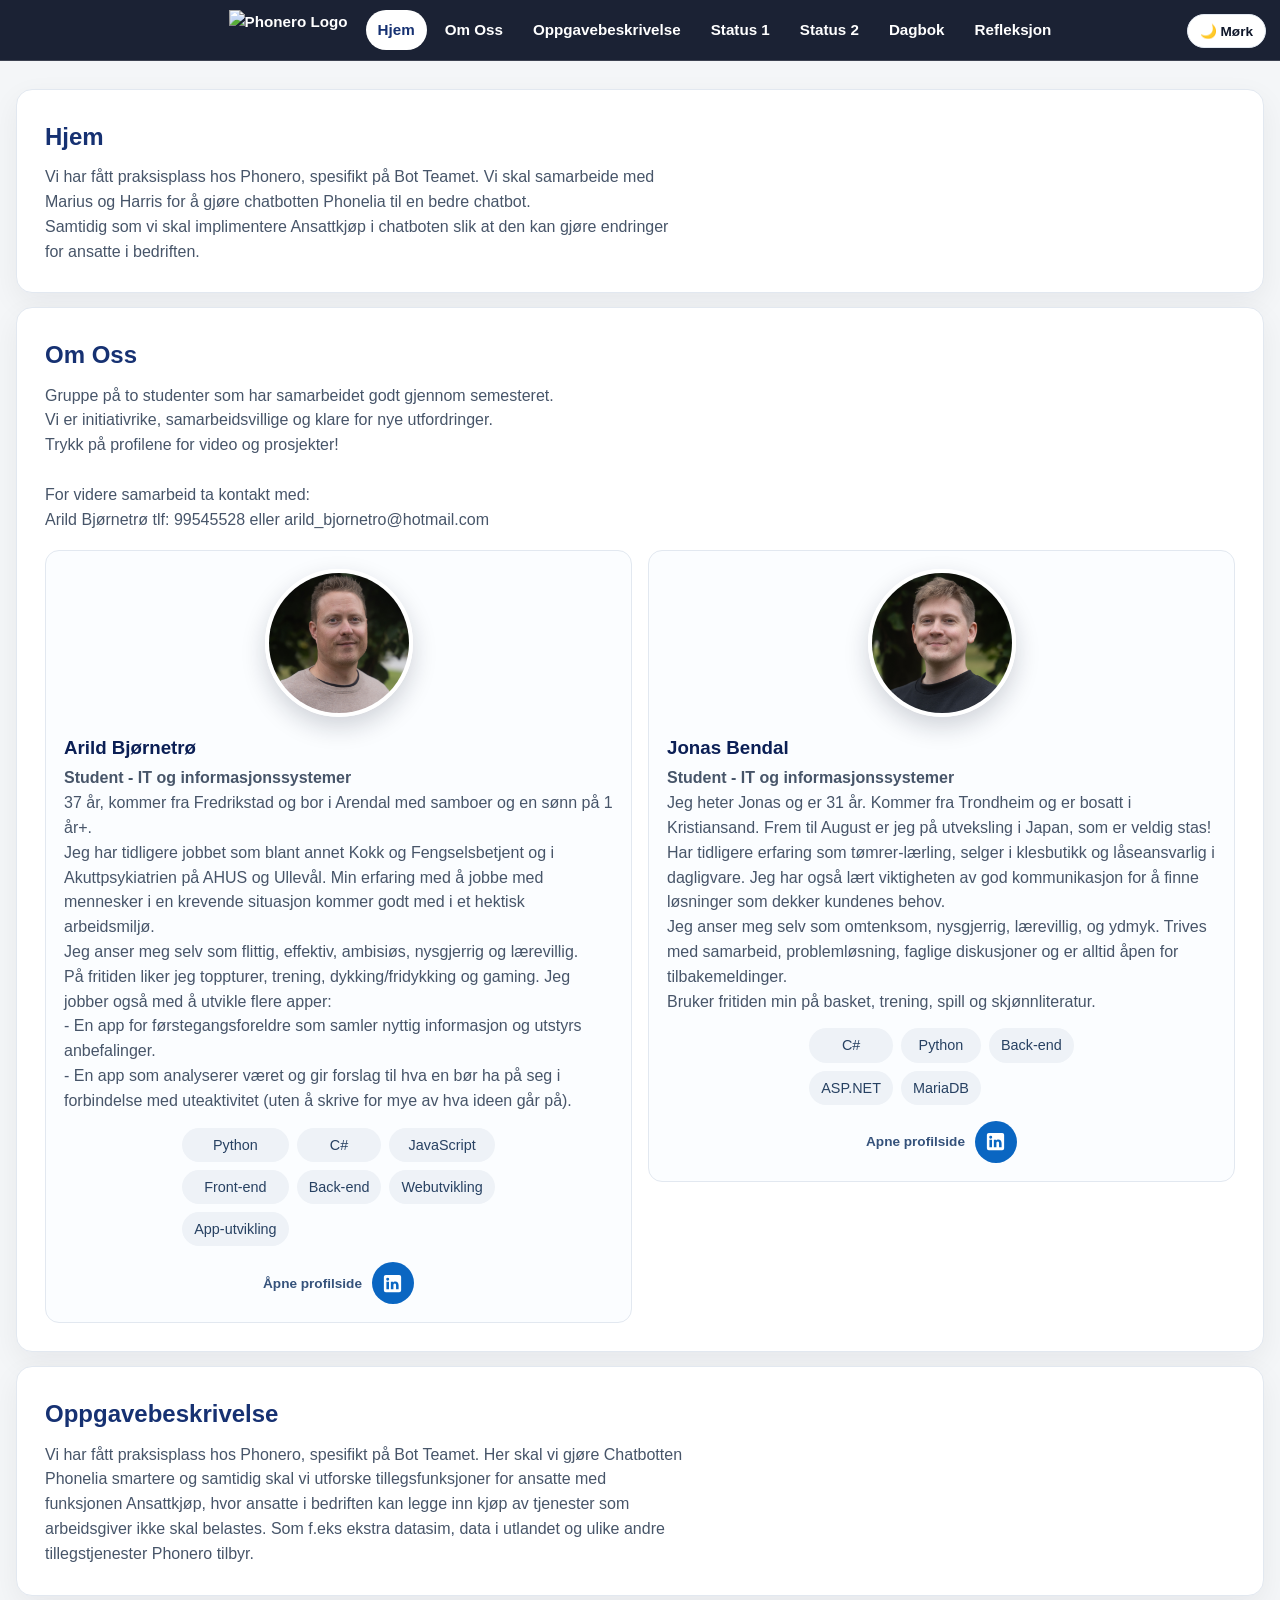
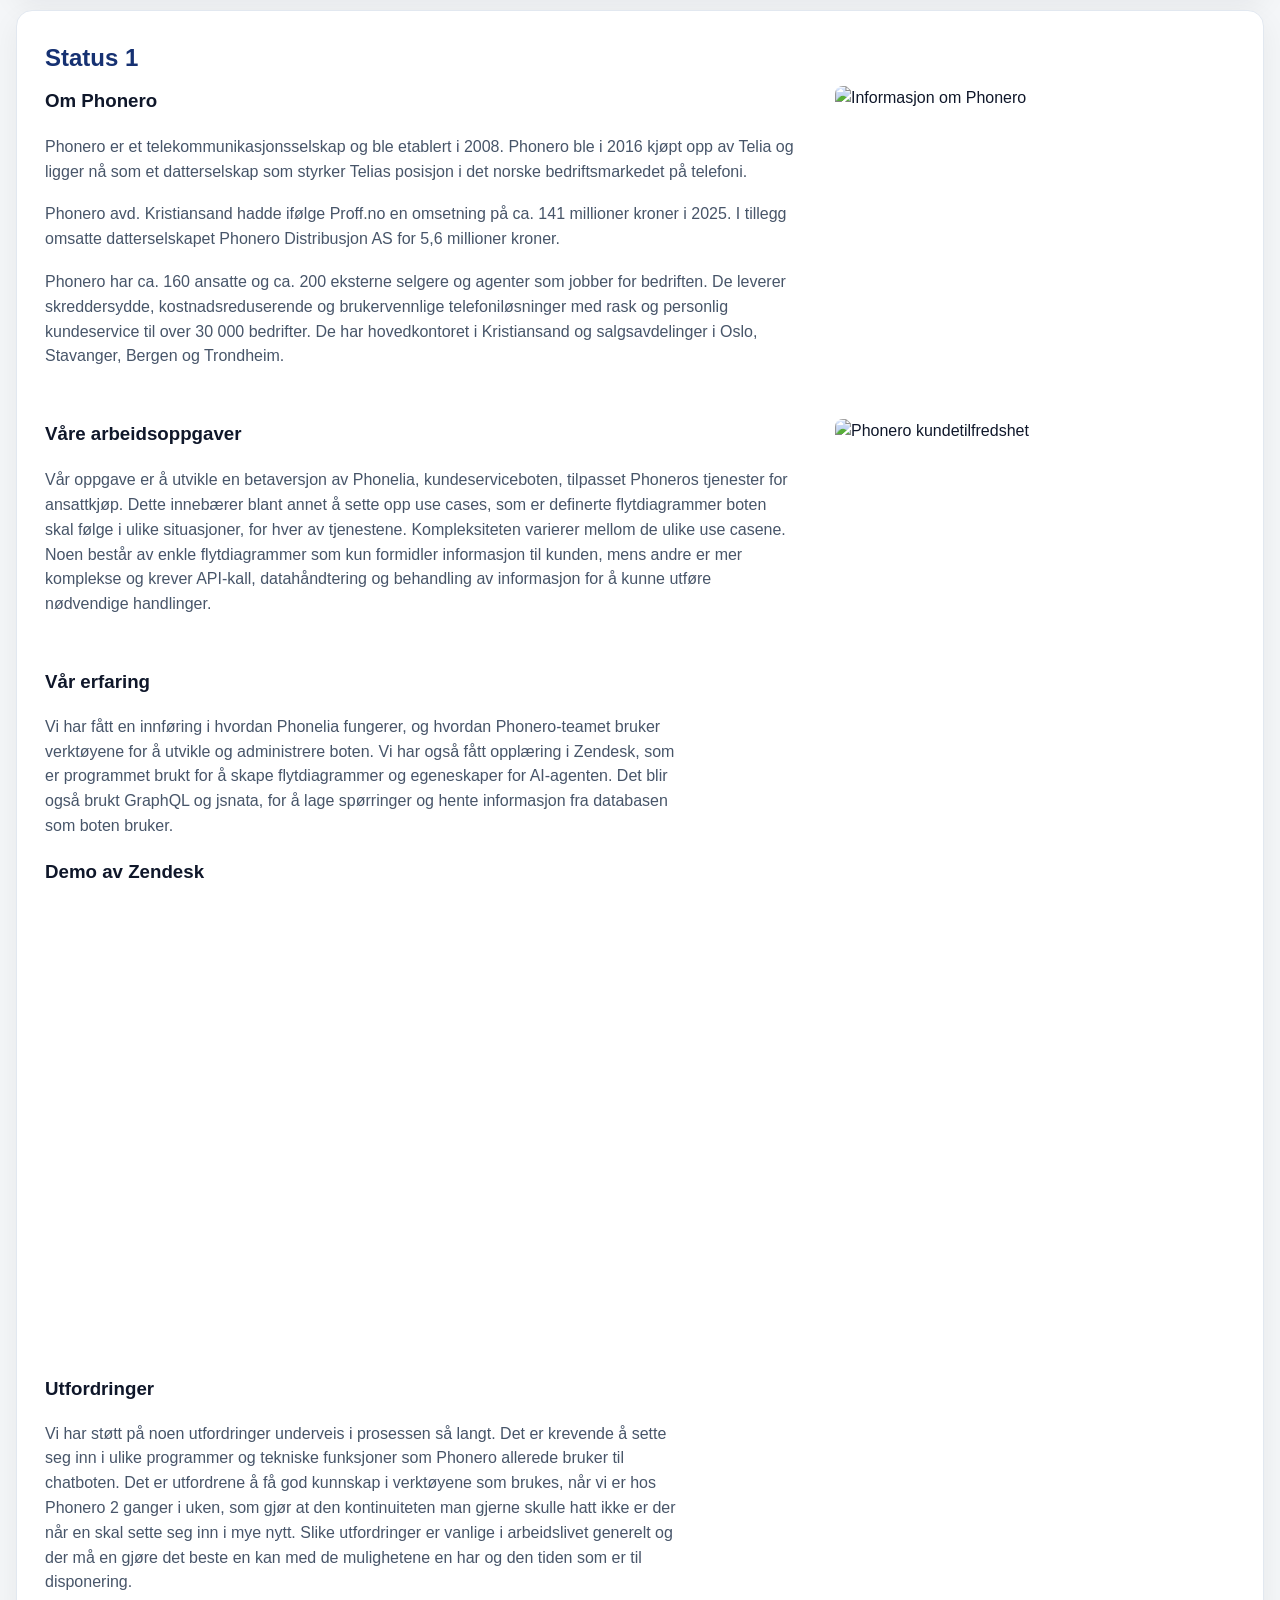
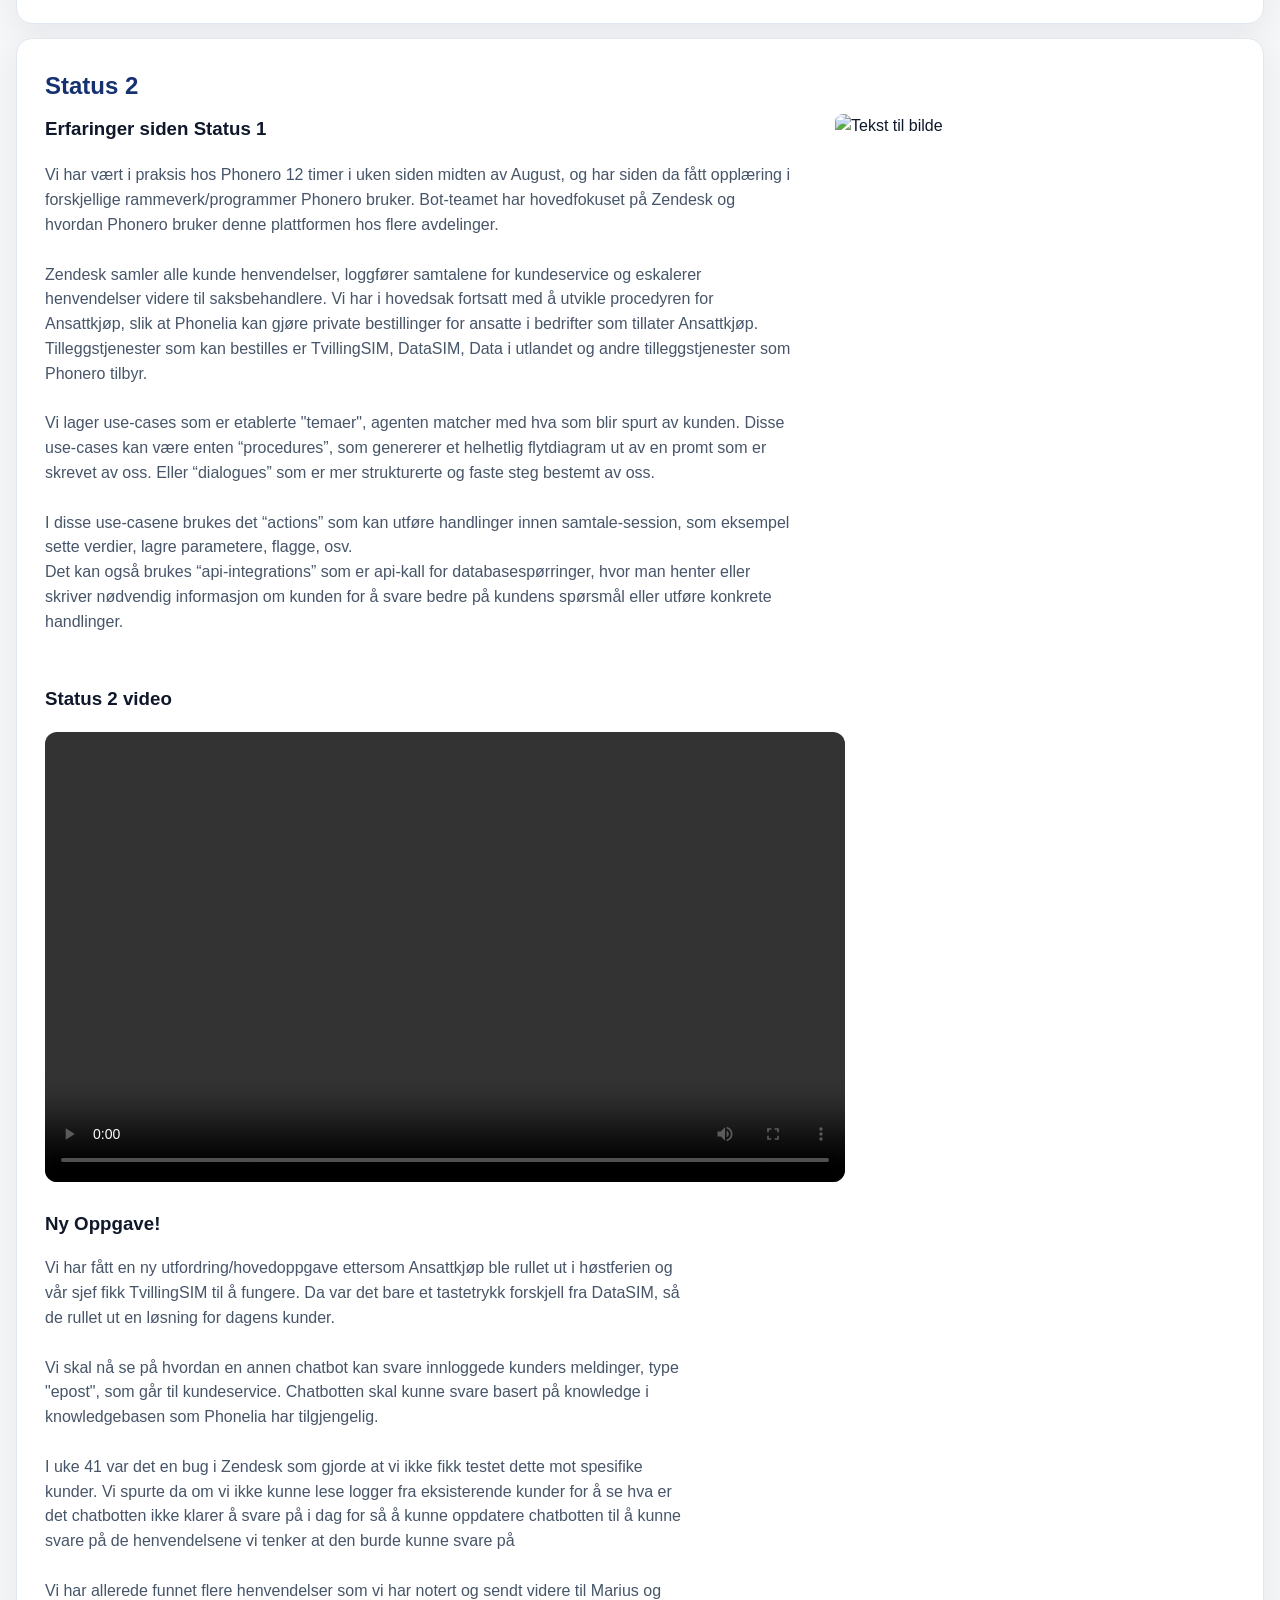
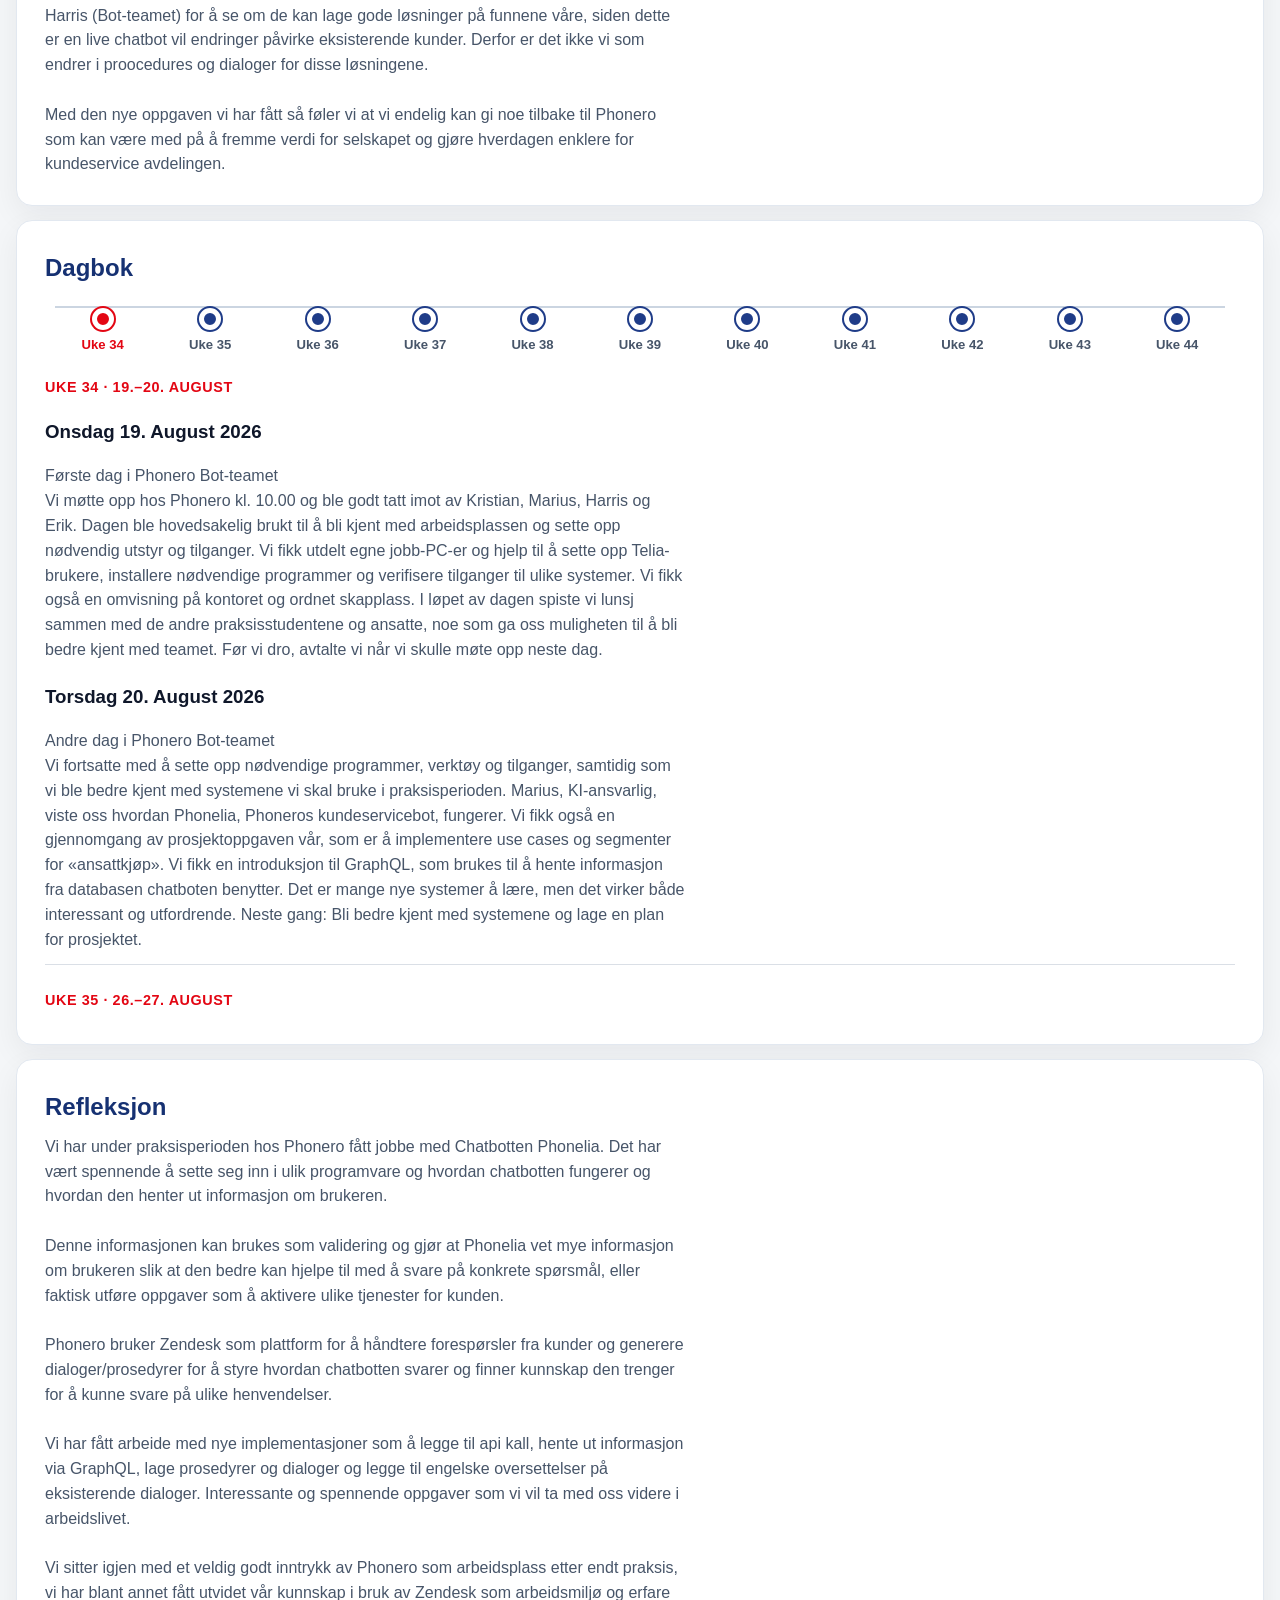
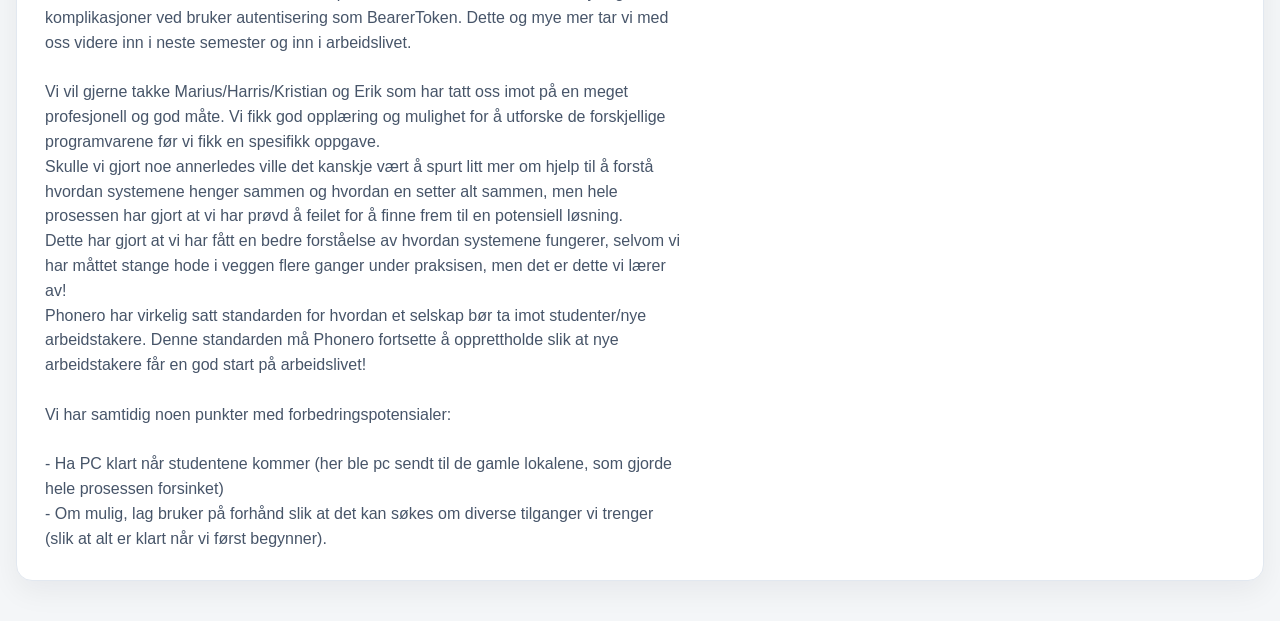
==== commit ce3ee3fc: "Update index.html" ====
--- a/index.html
+++ b/index.html
@@ -489,9 +489,9 @@
         <br><br>Phonero bruker Zendesk som plattform for å håndtere forespørsler fra kunder og generere dialoger/prosedyrer for å styre hvordan chatbotten svarer og finner kunnskap den trenger for å kunne svare på ulike henvendelser.
 
         <br><br>Vi har fått arbeide med nye implementasjoner som å legge til api kall, hente ut informasjon via GraphQL, lage prosedyrer og dialoger og legge til engelske oversettelser på eksisterende dialoger. Interessante og spennende oppgaver som vi vil ta med oss videre i arbeidslivet.
-        <br><br>Jeg og Jonas sitter igjen med et veldig godt inntrykk av Phonero som arbeidsplass etter endt praksis, vi har blant annet fått utvidet vår kunnskap i bruk av Zendesk som arbeidsmiljø og erfare komplikasjoner ved bruker autentisering som BearerToken. Dette og mye mer tar vi med oss videre inn i neste semester og inn i arbeidslivet.
+        <br><br>Vi sitter igjen med et veldig godt inntrykk av Phonero som arbeidsplass etter endt praksis, vi har blant annet fått utvidet vår kunnskap i bruk av Zendesk som arbeidsmiljø og erfare komplikasjoner ved bruker autentisering som BearerToken. Dette og mye mer tar vi med oss videre inn i neste semester og inn i arbeidslivet.
         
-        <br><br>Vi vil gjerne takke Marius/Kristian som har tatt oss imot på en meget profesjonell og god måte. Vi fikk god opplæring og mulighet for å utforske de forskjellige programvarene før vi fikk en spesifikk oppgave.
+        <br><br>Vi vil gjerne takke Marius/Harris/Kristian og Erik som har tatt oss imot på en meget profesjonell og god måte. Vi fikk god opplæring og mulighet for å utforske de forskjellige programvarene før vi fikk en spesifikk oppgave.
         <br>Skulle vi gjort noe annerledes ville det kanskje vært å spurt litt mer om hjelp til å forstå hvordan systemene henger sammen og hvordan en setter alt sammen, men hele prosessen har gjort at vi har prøvd å feilet for å finne frem til en potensiell løsning.
         <br>Dette har gjort at vi har fått en bedre forståelse av hvordan systemene fungerer, selvom vi har måttet stange hode i veggen flere ganger under praksisen, men det er dette vi lærer av!
         <br>
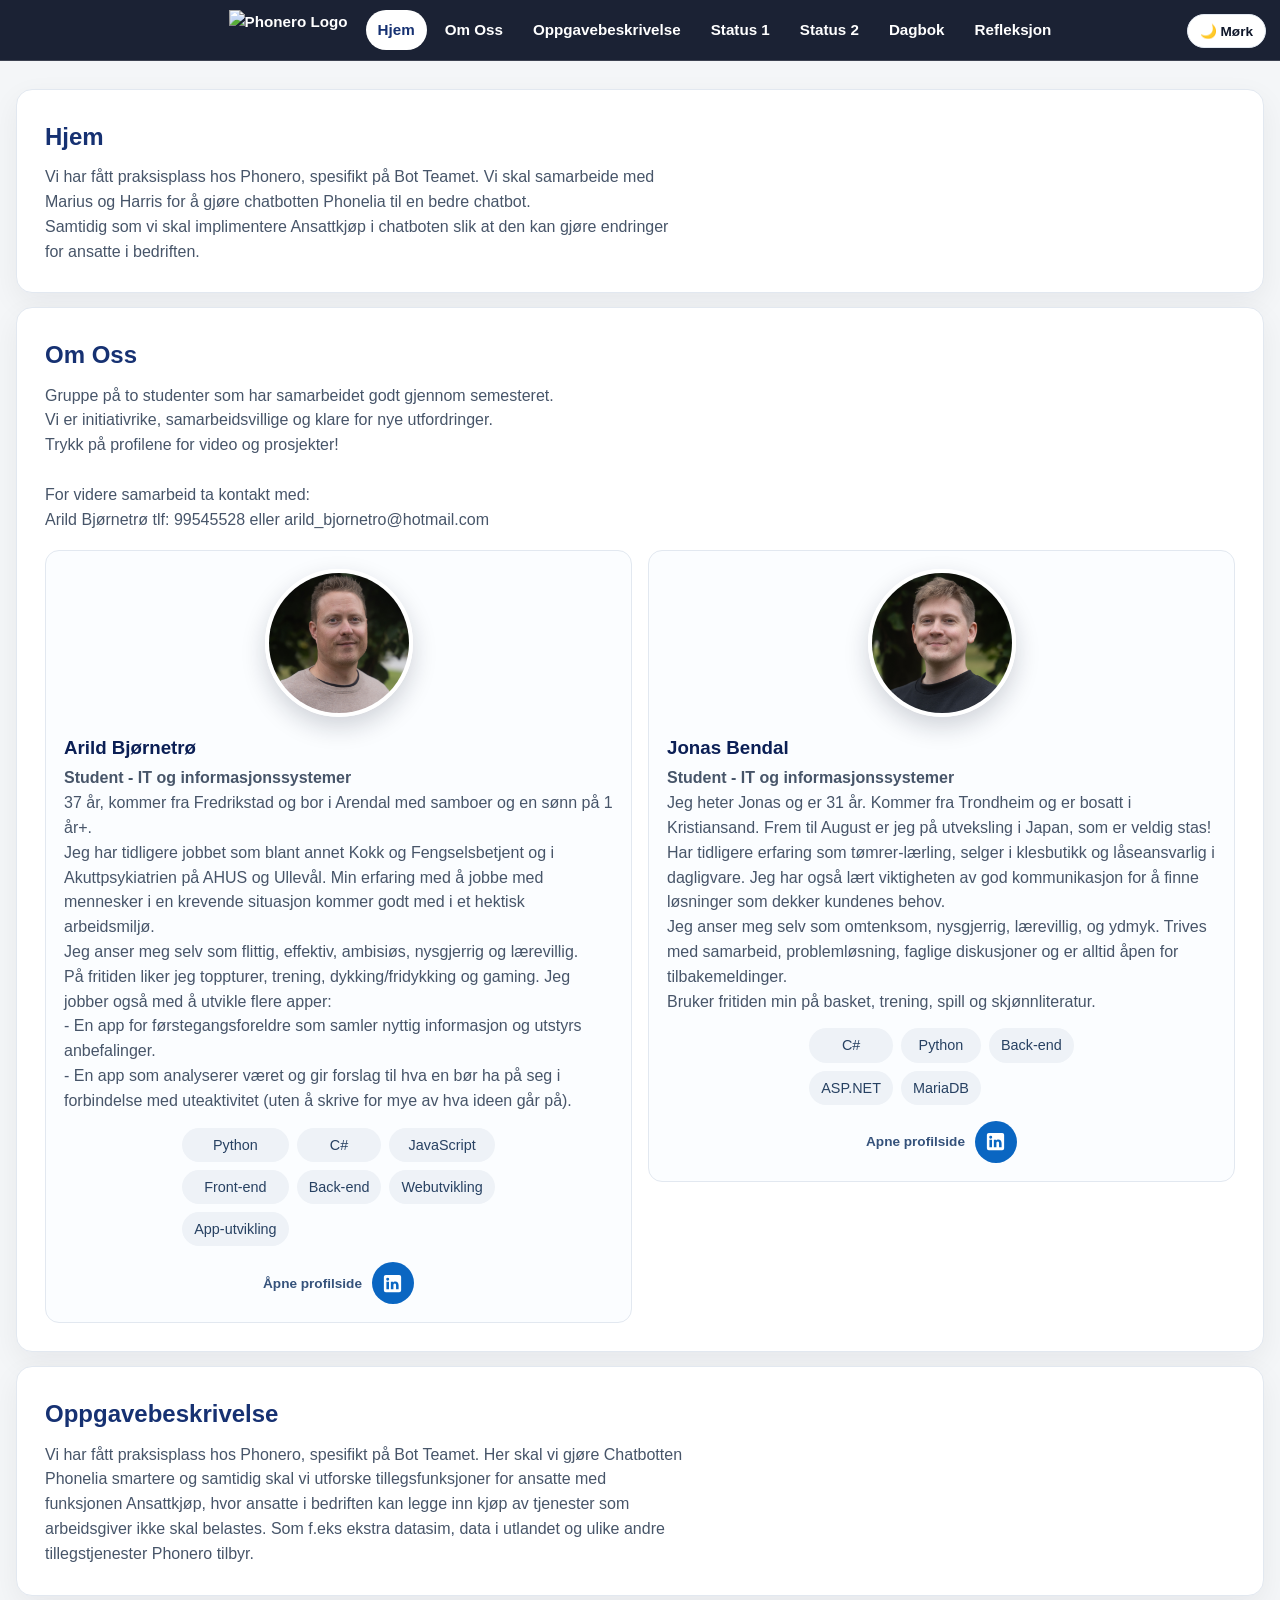
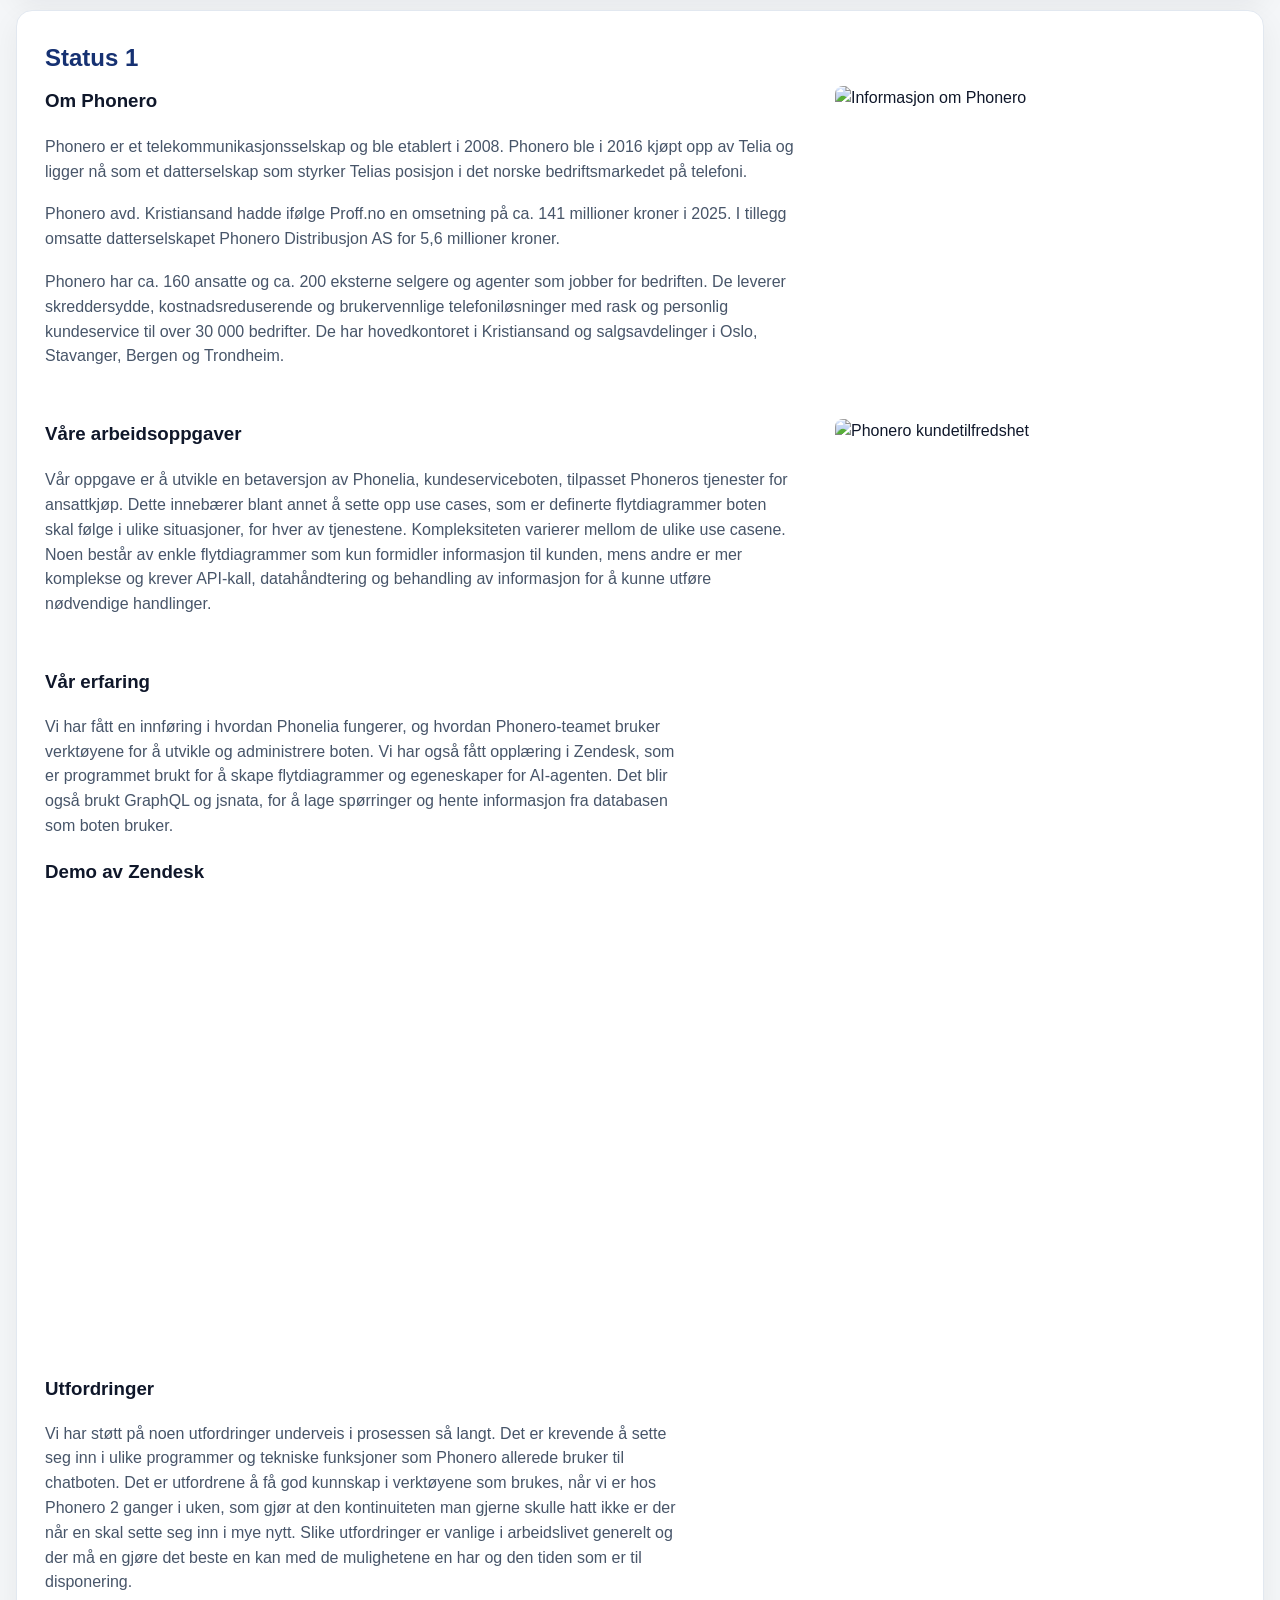
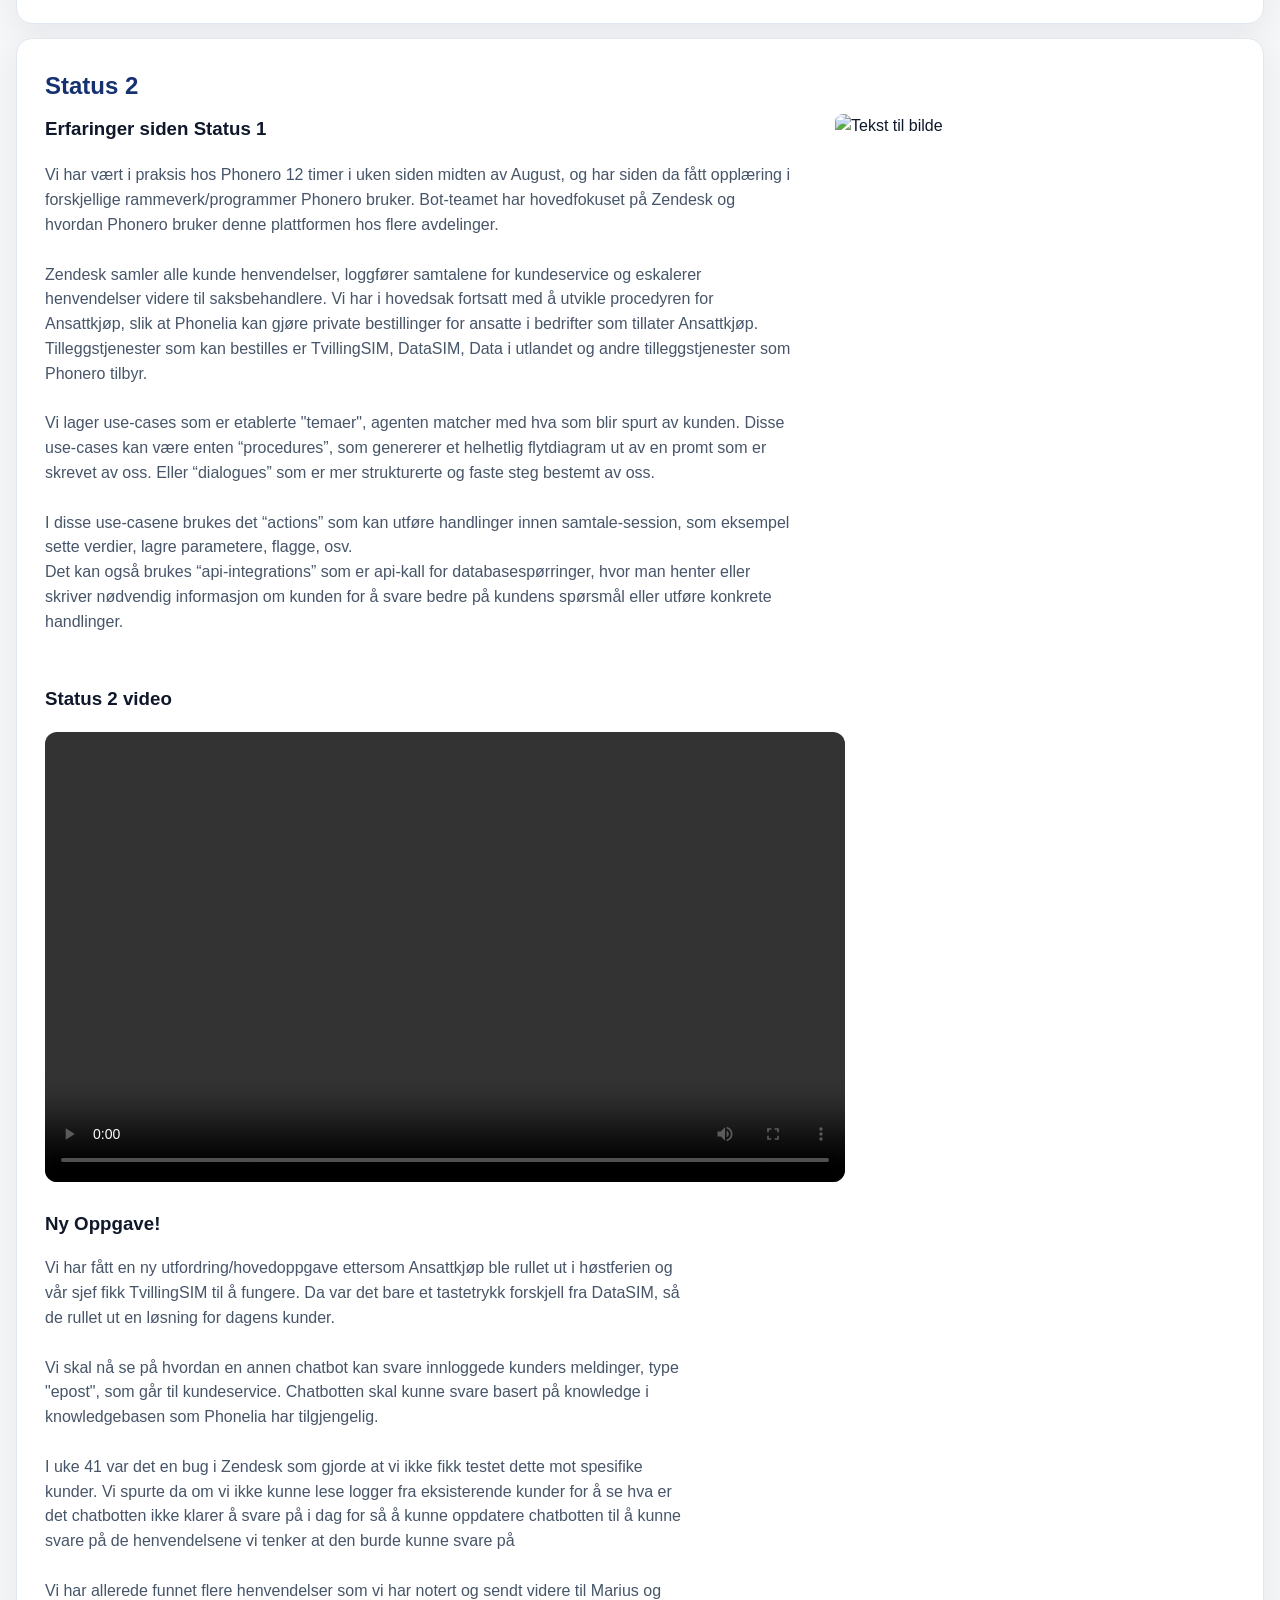
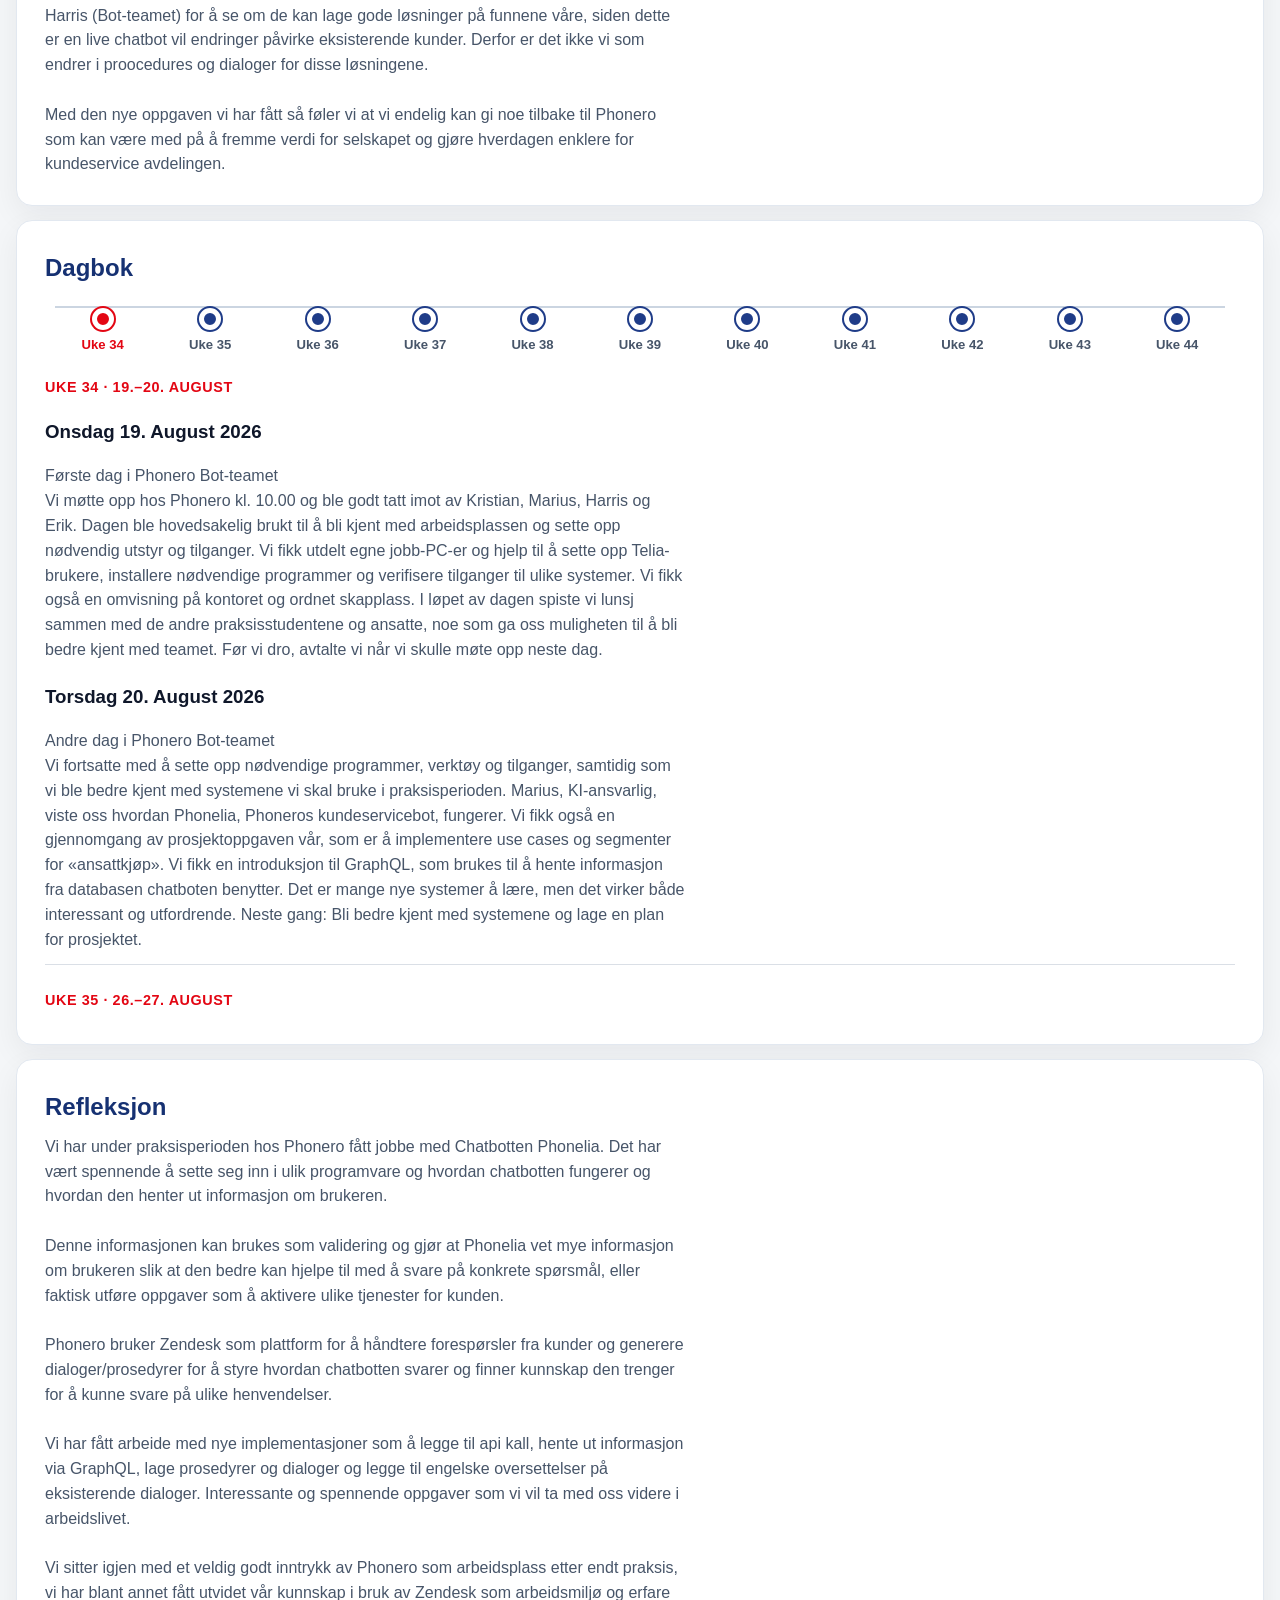
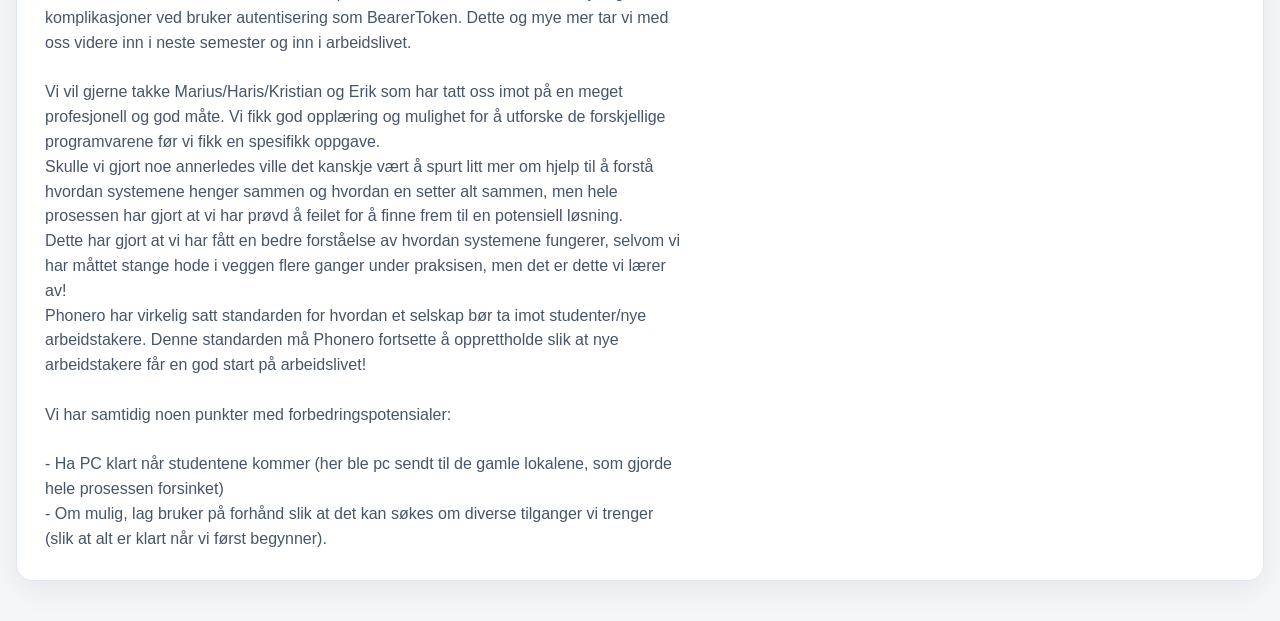
==== commit bd962cdd: "Fix HTML formatting and improve gratitude section" ====
--- a/index.html
+++ b/index.html
@@ -491,7 +491,7 @@
         <br><br>Vi har fått arbeide med nye implementasjoner som å legge til api kall, hente ut informasjon via GraphQL, lage prosedyrer og dialoger og legge til engelske oversettelser på eksisterende dialoger. Interessante og spennende oppgaver som vi vil ta med oss videre i arbeidslivet.
         <br><br>Vi sitter igjen med et veldig godt inntrykk av Phonero som arbeidsplass etter endt praksis, vi har blant annet fått utvidet vår kunnskap i bruk av Zendesk som arbeidsmiljø og erfare komplikasjoner ved bruker autentisering som BearerToken. Dette og mye mer tar vi med oss videre inn i neste semester og inn i arbeidslivet.
         
-        <br><br>Vi vil gjerne takke Marius/Harris/Kristian og Erik som har tatt oss imot på en meget profesjonell og god måte. Vi fikk god opplæring og mulighet for å utforske de forskjellige programvarene før vi fikk en spesifikk oppgave.
+        <br><br>Vi vil gjerne takke Marius/Haris/Kristian og Erik som har tatt oss imot på en meget profesjonell og god måte. Vi fikk god opplæring og mulighet for å utforske de forskjellige programvarene før vi fikk en spesifikk oppgave.
         <br>Skulle vi gjort noe annerledes ville det kanskje vært å spurt litt mer om hjelp til å forstå hvordan systemene henger sammen og hvordan en setter alt sammen, men hele prosessen har gjort at vi har prøvd å feilet for å finne frem til en potensiell løsning.
         <br>Dette har gjort at vi har fått en bedre forståelse av hvordan systemene fungerer, selvom vi har måttet stange hode i veggen flere ganger under praksisen, men det er dette vi lærer av!
         <br>
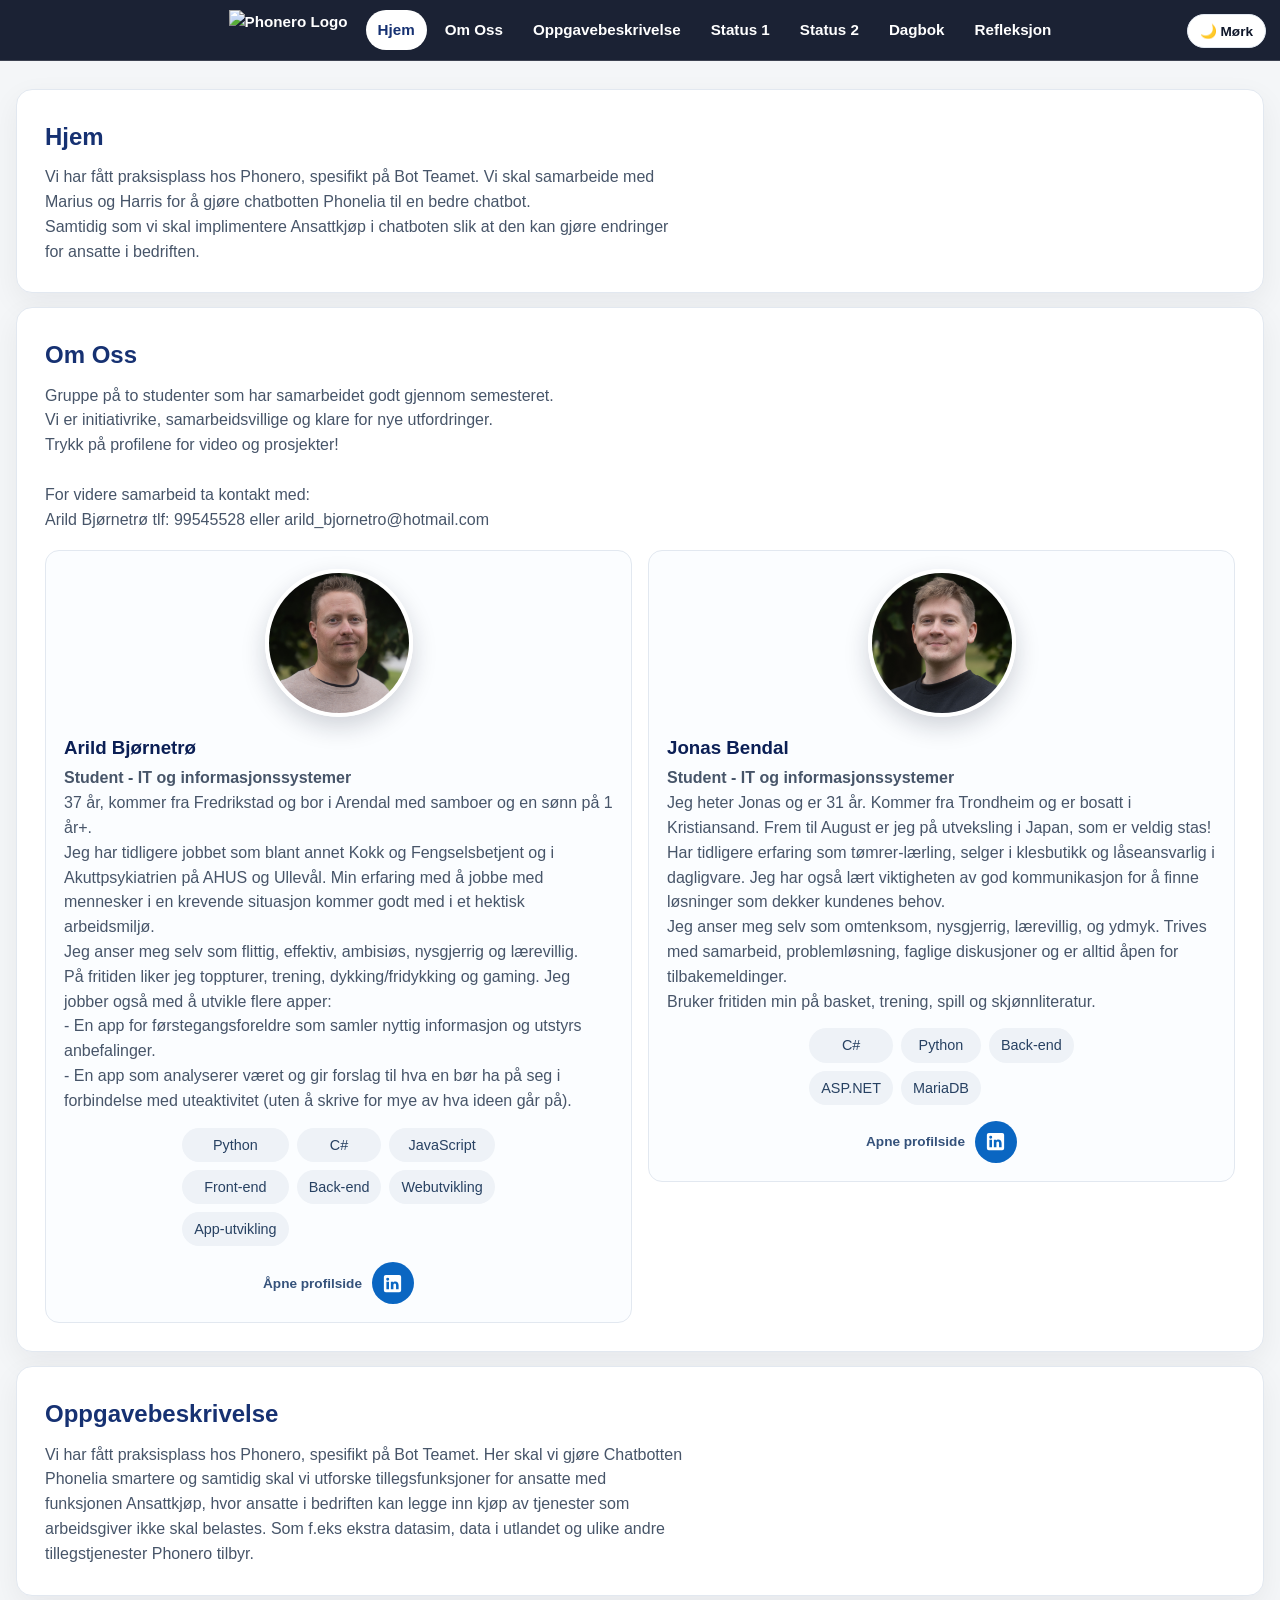
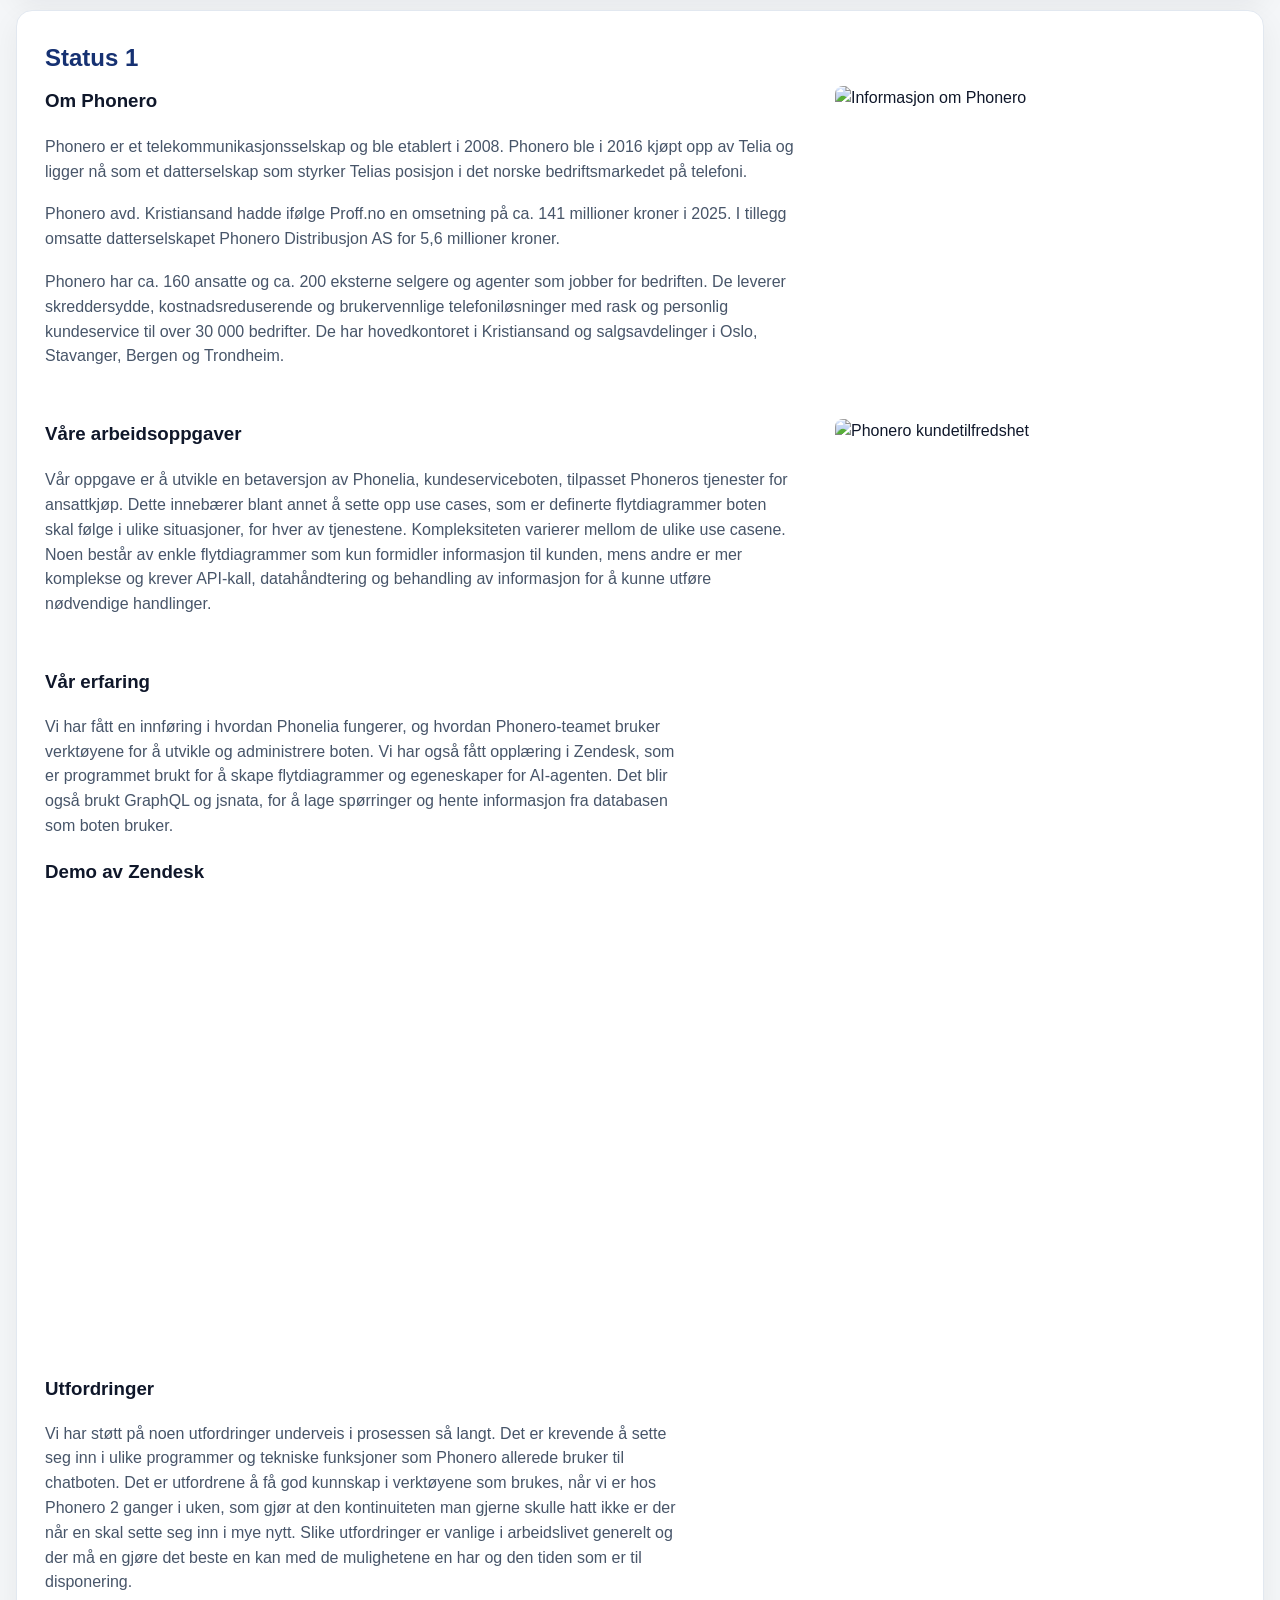
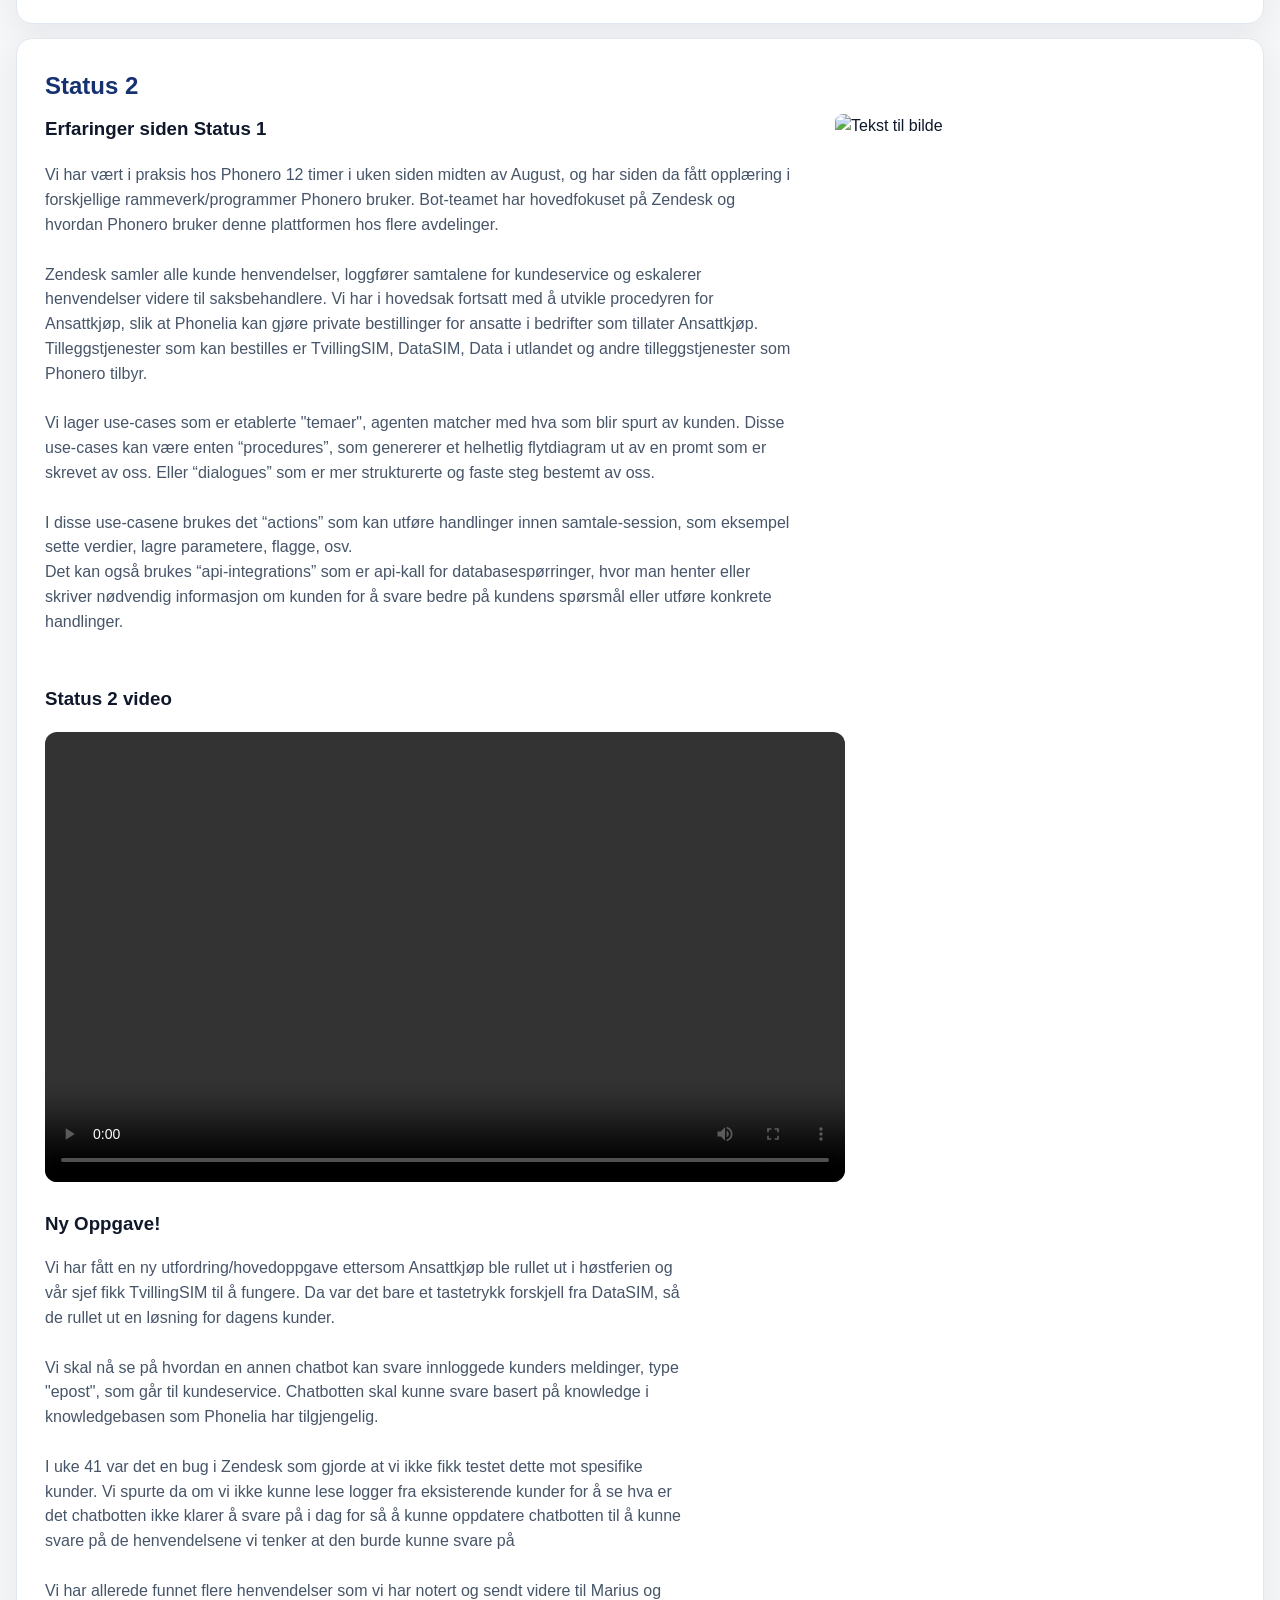
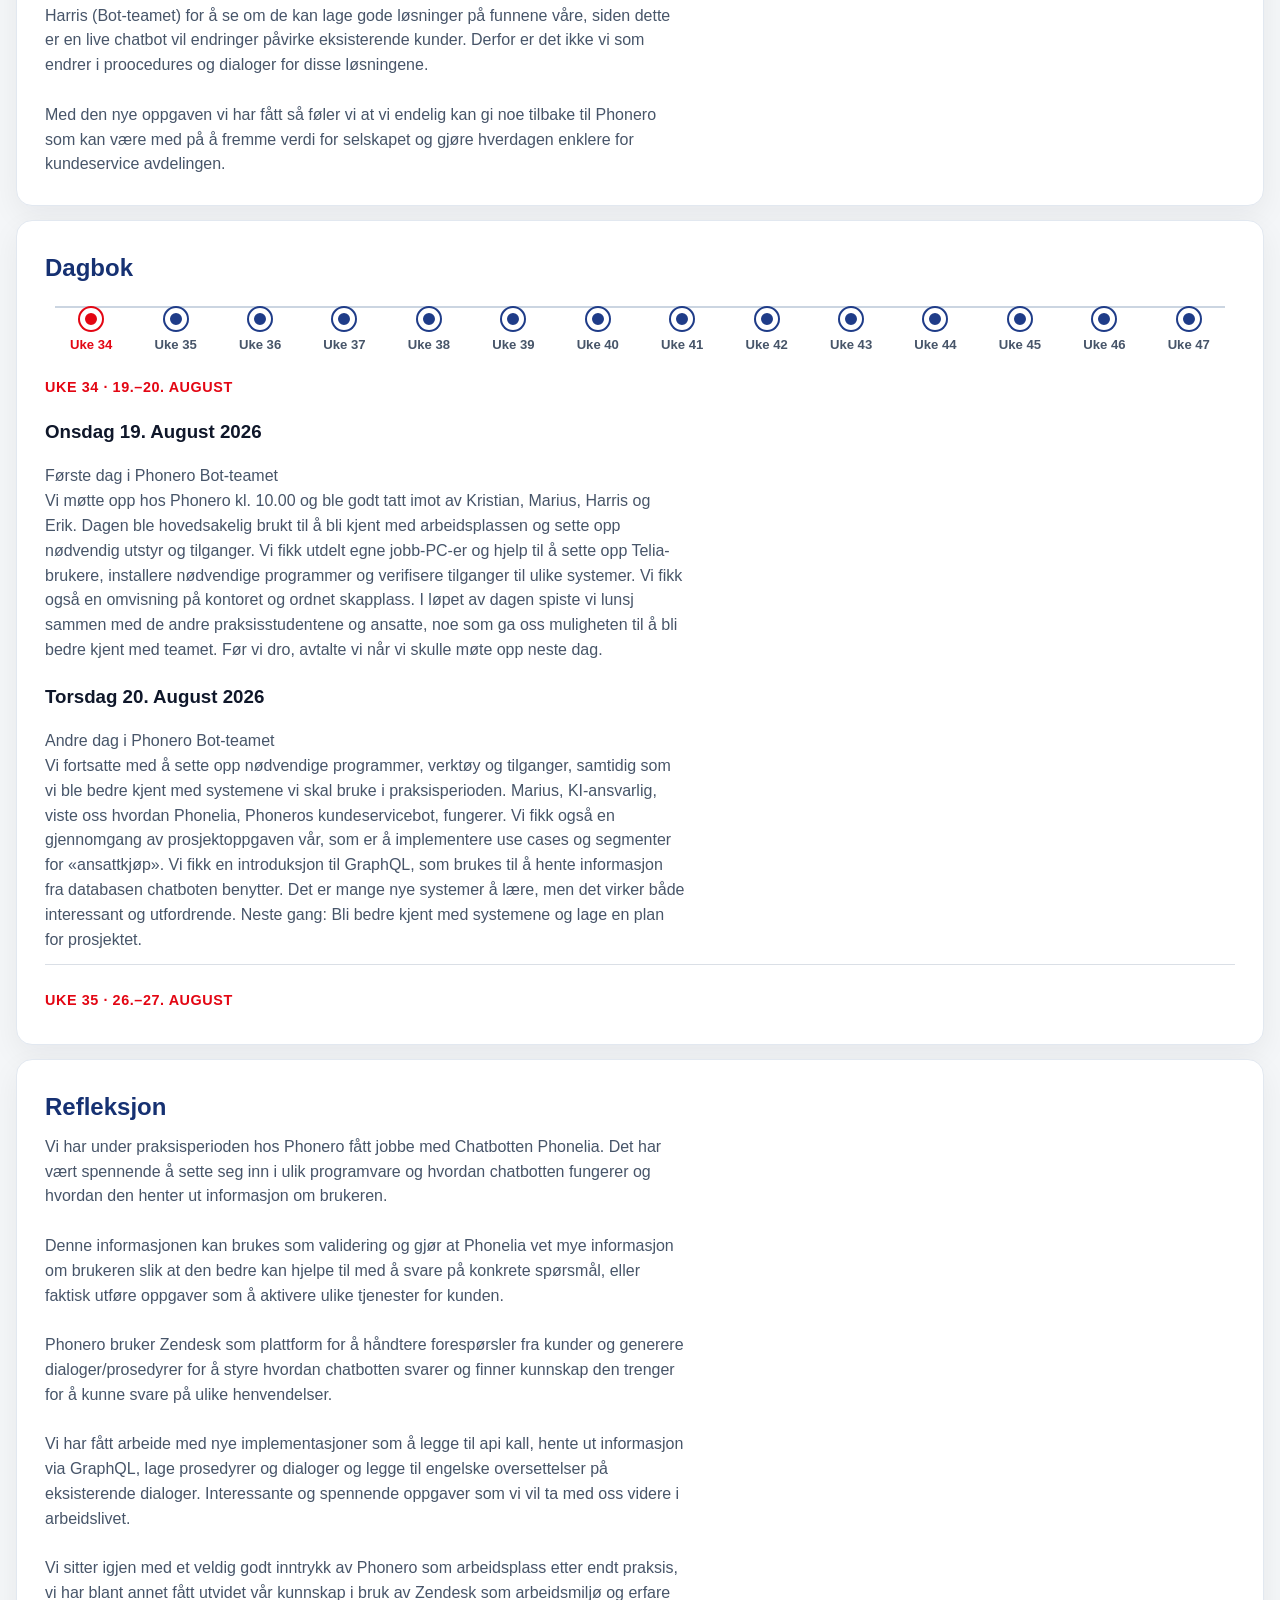
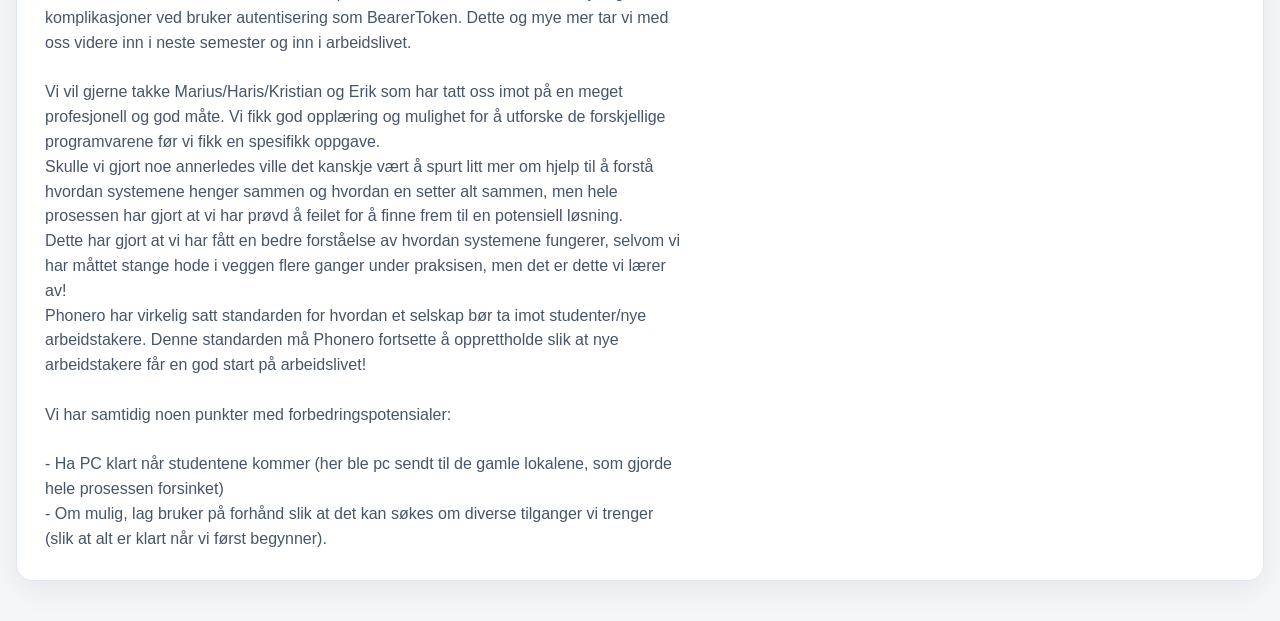
==== commit bda4b6d7: "Update index.html" ====
--- a/index.html
+++ b/index.html
@@ -299,6 +299,9 @@
           <a href="#14-okt" data-week="42"><span class="timeline-node"></span><span>Uke 42</span></a>
           <a href="#21-okt" data-week="43"><span class="timeline-node"></span><span>Uke 43</span></a>
           <a href="#28-okt" data-week="44"><span class="timeline-node"></span><span>Uke 44</span></a>
+          <a href="#2-nov" data-week="45"><span class="timeline-node"></span><span>Uke 45</span></a>
+          <a href="#11-nov" data-week="46"><span class="timeline-node"></span><span>Uke 46</span></a>
+          <a href="#18-nov" data-week="47"><span class="timeline-node"></span><span>Uke 47</span></a>
         </nav>
 
         <div class="dagbok-scroll">
@@ -479,6 +482,50 @@
             </section>
 
       </div>
+
+          <div class="diary-week" data-week="45">
+            <h3 class="week-header">Uke 45 · 2.–5. november</h3>
+            <section id="2-nov" data-week="45">
+              <h3>Mandag 2. November 2026</h3>
+              <p>Innhold kommer.</p>
+            </section>
+
+            <section id="4-nov" data-week="45">
+              <h3>Onsdag 4. November 2026</h3>
+              <p>Innhold kommer.</p>
+            </section>
+
+            <section id="5-nov" data-week="45">
+              <h3>Torsdag 5. November 2026</h3>
+              <p>Innhold kommer.</p>
+            </section>
+          </div>
+
+          <div class="diary-week" data-week="46">
+            <h3 class="week-header">Uke 46 · 11.–12. november</h3>
+            <section id="11-nov" data-week="46">
+              <h3>Onsdag 11. November 2026</h3>
+              <p>Innhold kommer.</p>
+            </section>
+
+            <section id="12-nov" data-week="46">
+              <h3>Torsdag 12. November 2026</h3>
+              <p>Innhold kommer.</p>
+            </section>
+          </div>
+
+          <div class="diary-week" data-week="47">
+            <h3 class="week-header">Uke 47 · 18.–19. november</h3>
+            <section id="18-nov" data-week="47">
+              <h3>Onsdag 18. November 2026</h3>
+              <p>Innhold kommer.</p>
+            </section>
+
+            <section id="19-nov" data-week="47">
+              <h3>Torsdag 19. November 2026</h3>
+              <p>Innhold kommer.</p>
+            </section>
+          </div>
     </section>
 
     <section id="refleksjon" class="section-card snap-panel">
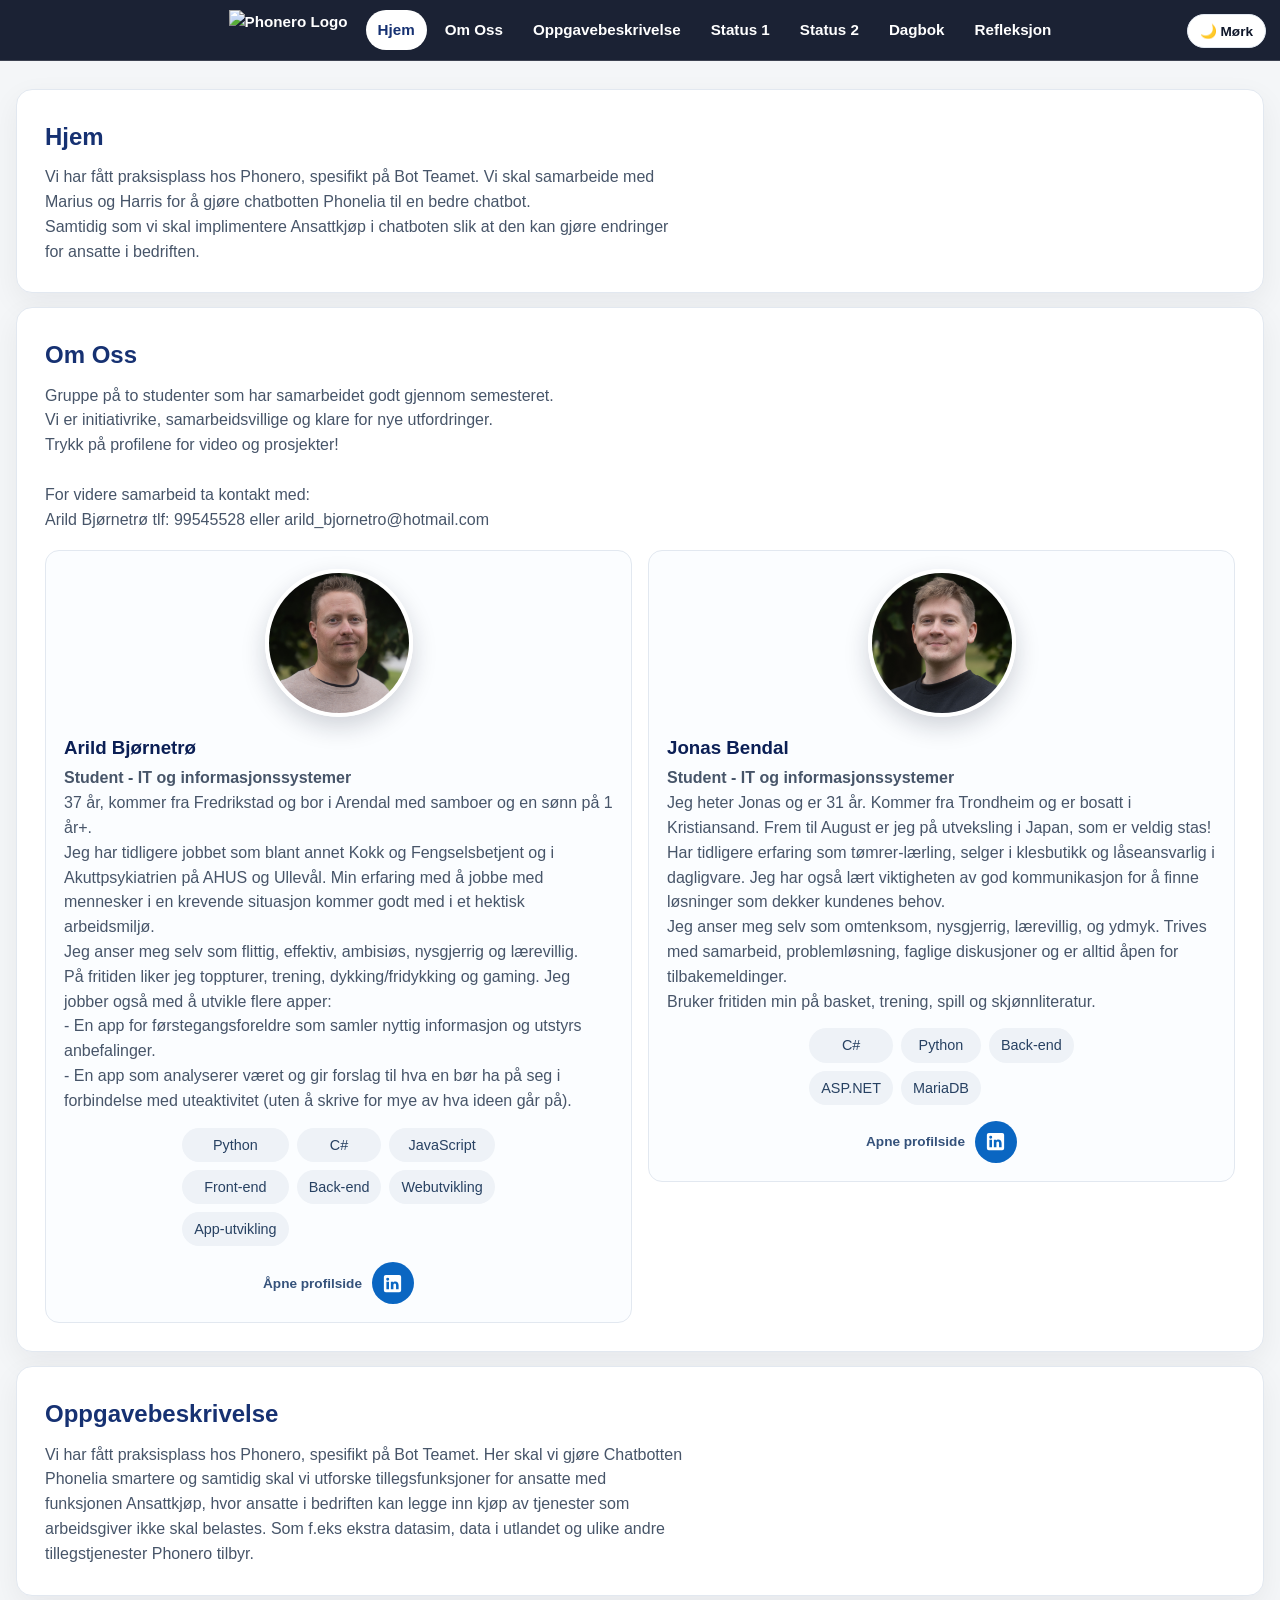
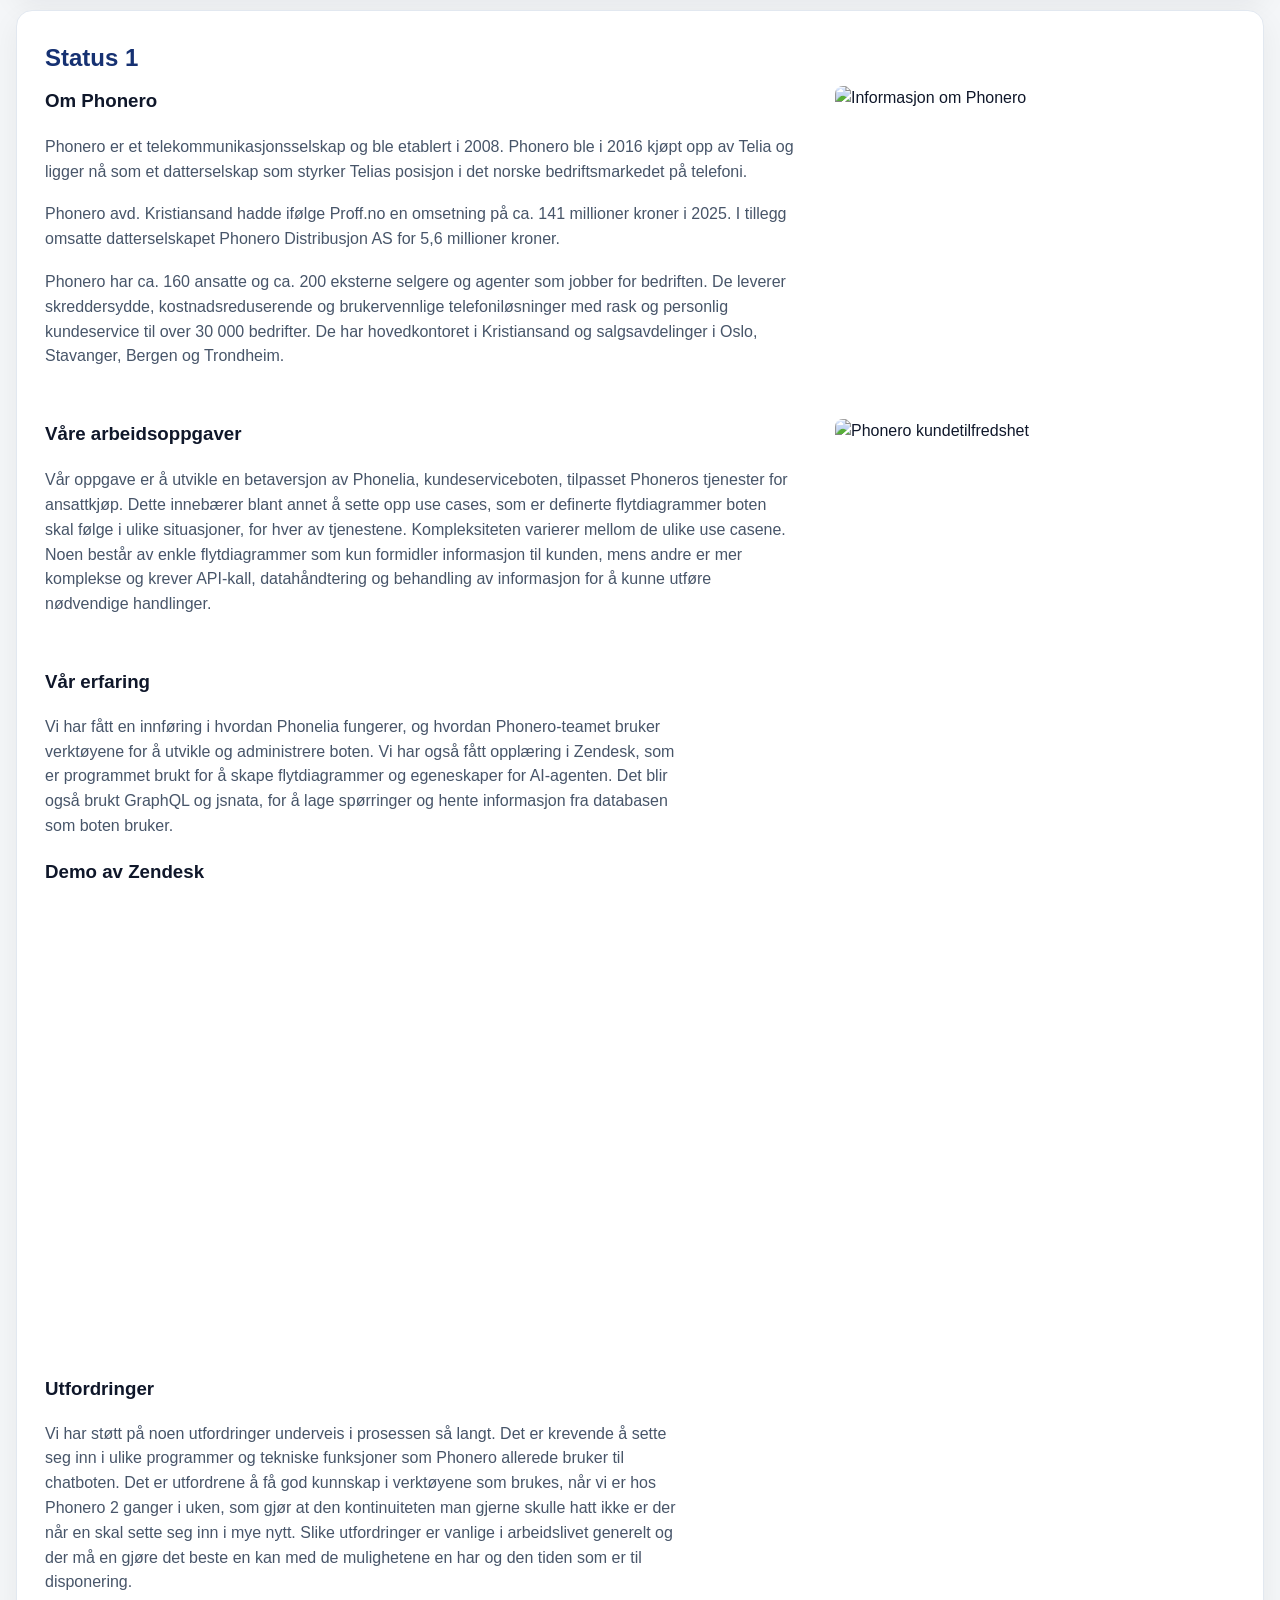
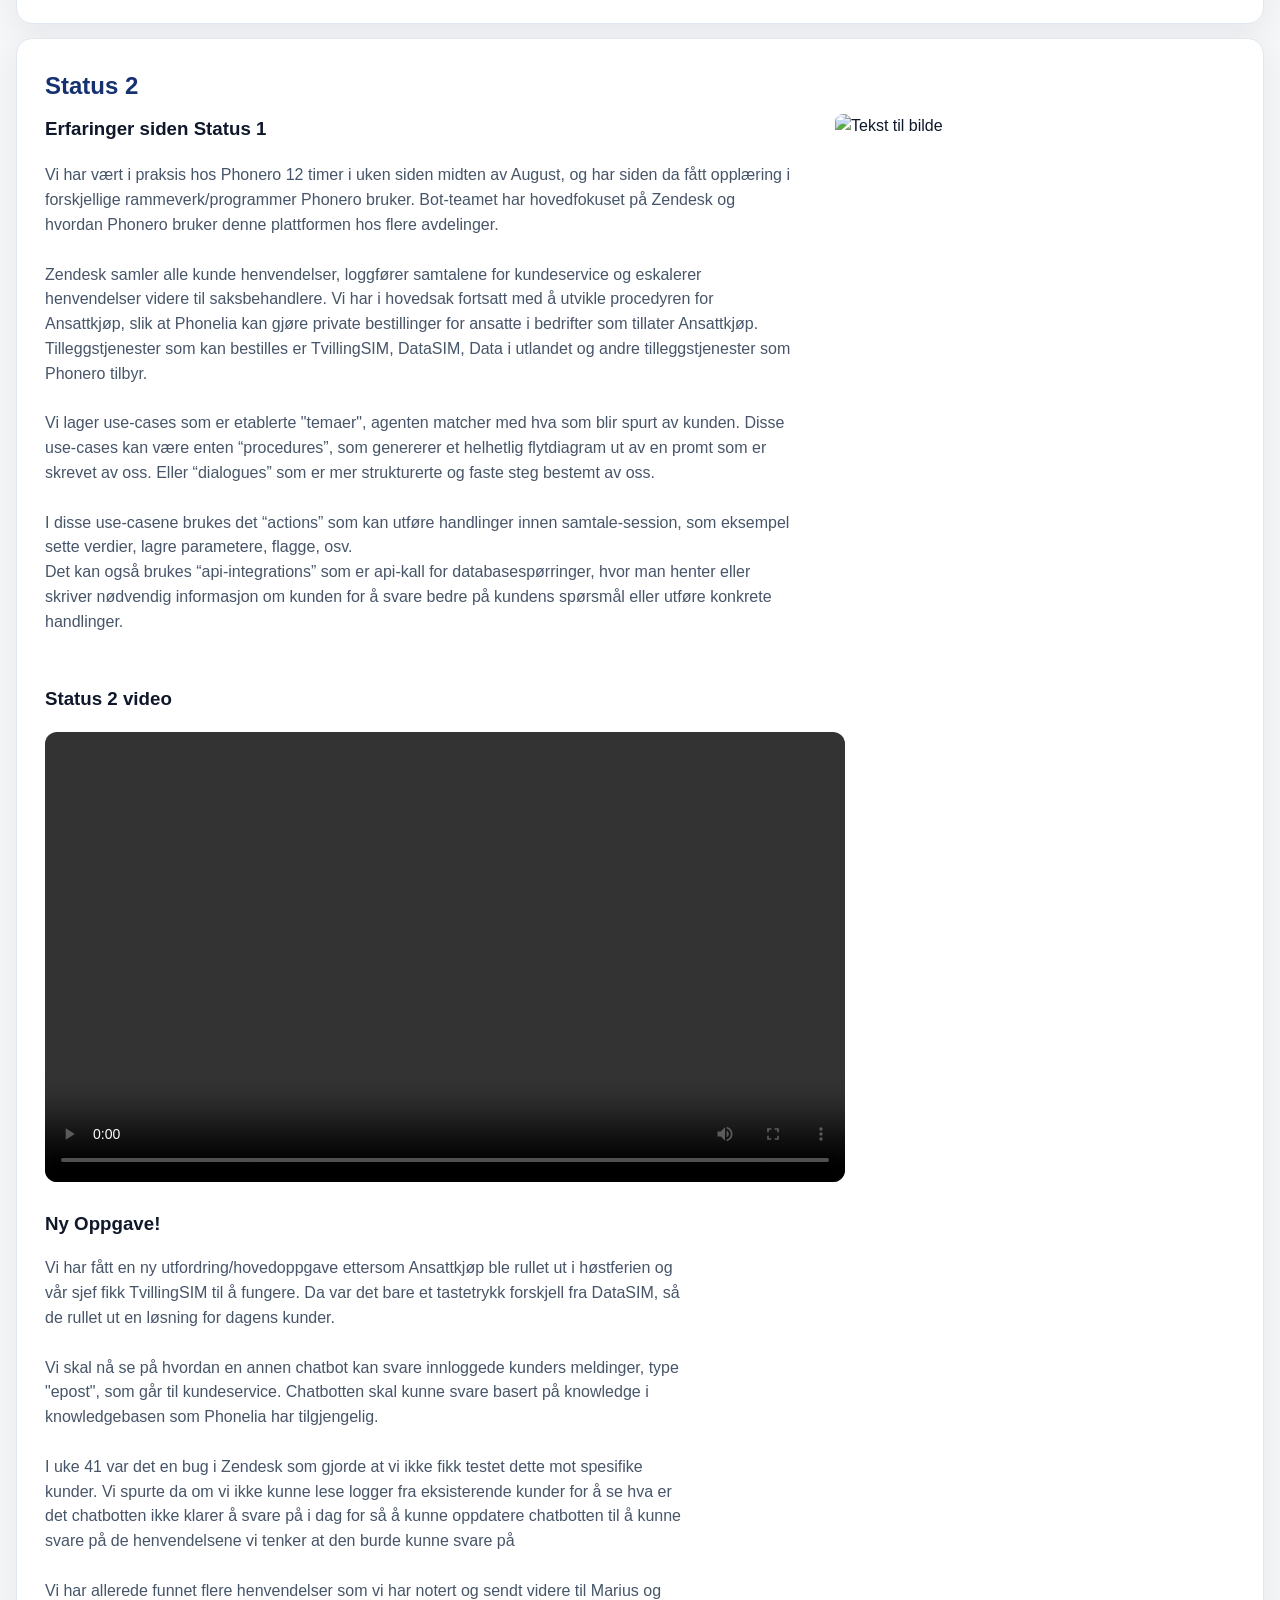
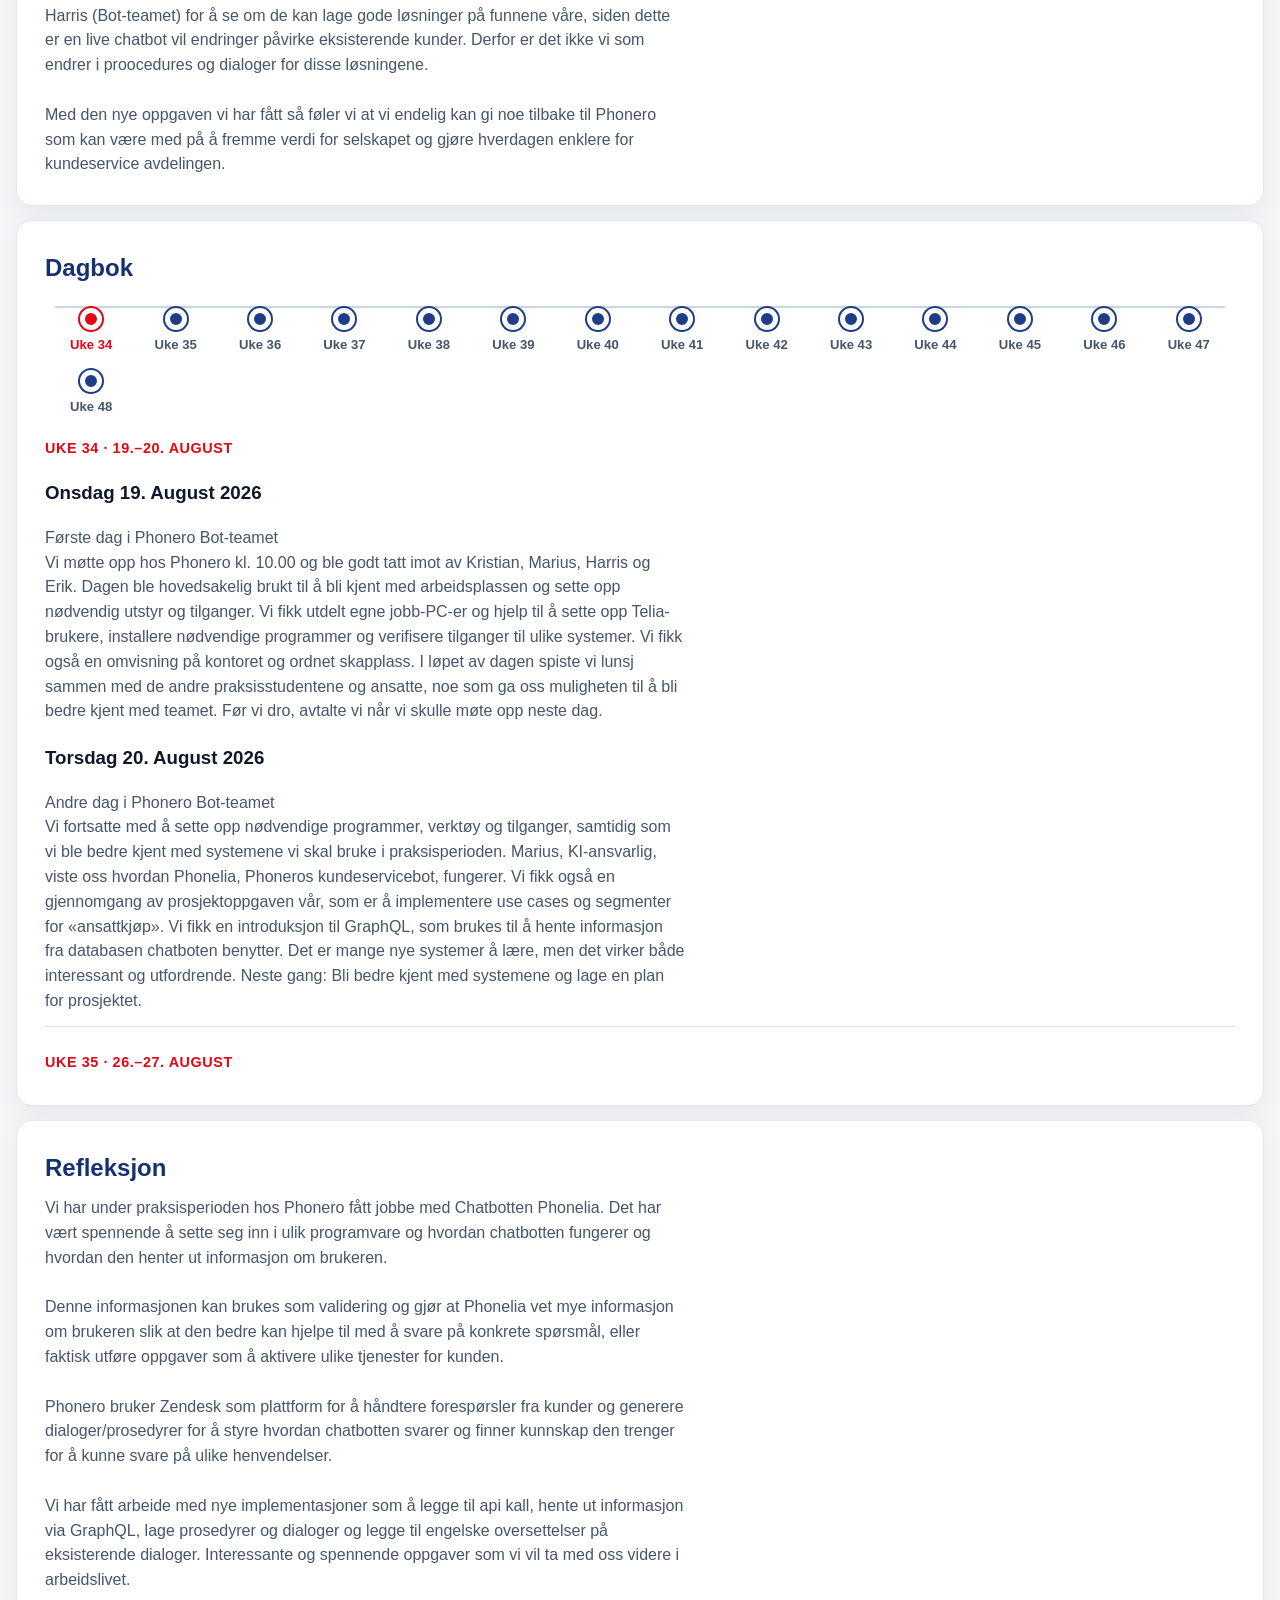
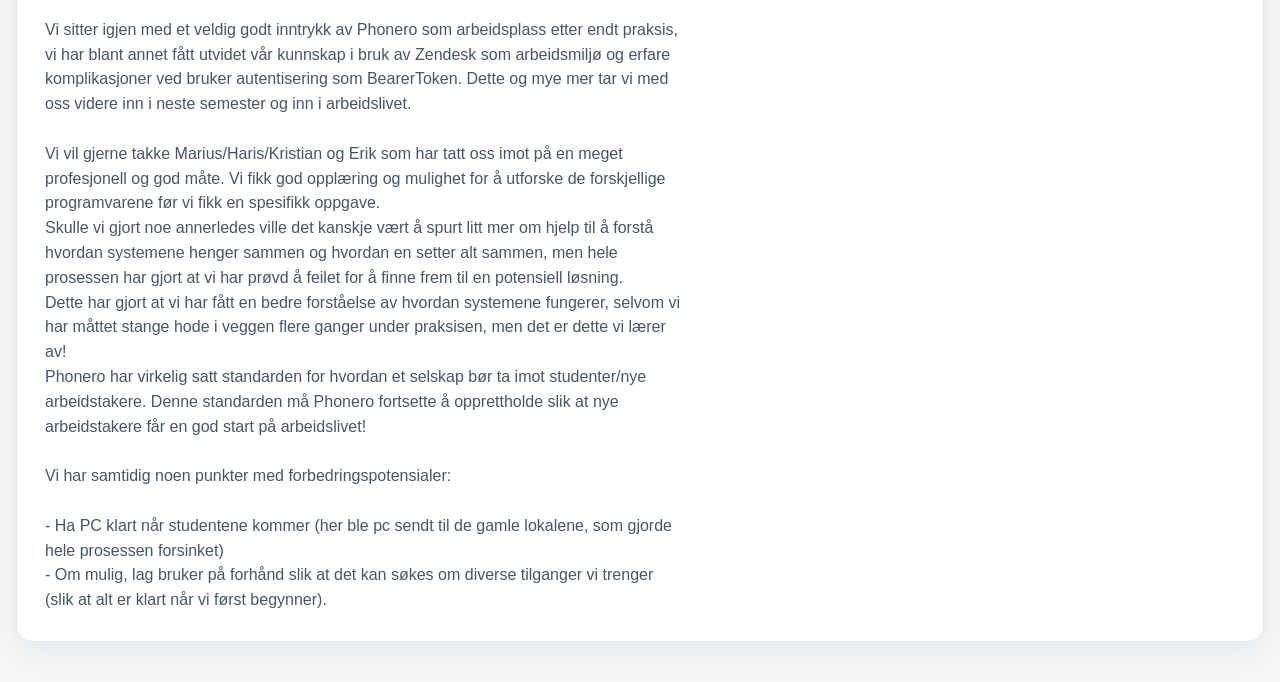
==== commit c4628c49: "Update index.html" ====
--- a/index.html
+++ b/index.html
@@ -302,6 +302,7 @@
           <a href="#2-nov" data-week="45"><span class="timeline-node"></span><span>Uke 45</span></a>
           <a href="#11-nov" data-week="46"><span class="timeline-node"></span><span>Uke 46</span></a>
           <a href="#18-nov" data-week="47"><span class="timeline-node"></span><span>Uke 47</span></a>
+          <a href="#25-nov" data-week="48"><span class="timeline-node"></span><span>Uke 48</span></a>
         </nav>
 
         <div class="dagbok-scroll">
@@ -487,17 +488,17 @@
             <h3 class="week-header">Uke 45 · 2.–5. november</h3>
             <section id="2-nov" data-week="45">
               <h3>Mandag 2. November 2026</h3>
-              <p>Innhold kommer.</p>
+              <p>Jobbet videre med dialoger for “Roam like home” og fikk den ferdig stilt til slutt. Nå fungerer det både å aktivere og deaktivere tilleggstjenesten. Deaktivering fungerer, men hadde en annen metodikk som måtte bli anvendt, dette skulle vi se nærmere på.</p>
             </section>
 
             <section id="4-nov" data-week="45">
               <h3>Onsdag 4. November 2026</h3>
-              <p>Innhold kommer.</p>
+              <p>Nå som dialogene for tilleggstjenesten av Sveits fungerer, kopierte vi og tilpasset de til de andre “Roam like home” tjenestene som inkluderer Tyrkia og Balkan. Til slutt finjusterte vi på den engelske versjonen for dialogene.</p>
             </section>
 
             <section id="5-nov" data-week="45">
               <h3>Torsdag 5. November 2026</h3>
-              <p>Innhold kommer.</p>
+              <p>En norsk og engelsk versjon for hver av aktivering og deaktivering av pakkene er gjort (totalt 12 stk). Nå var dialogene for de tre pakkene (Sveits, Tyrkia og Balkan) var ferdigstilt, og vi kunne se på forbedringer. Vi lagde deretter en prosedyre for hver av disse med utgangspunktet i dialogenes logikk. Dette gjorde vi for å redusere vedlikehold av duplikater og samle dem sammen hvor AI-agenten kan tilpasse seg for språk og tonefall selv.</p>
             </section>
           </div>
 
@@ -505,12 +506,12 @@
             <h3 class="week-header">Uke 46 · 11.–12. november</h3>
             <section id="11-nov" data-week="46">
               <h3>Onsdag 11. November 2026</h3>
-              <p>Innhold kommer.</p>
+              <p>Vi startet dagen med å gå gjennom ferdige dialoger og prosedyrer fra forrige uke for å sjekke at de fortsatt fungerte som de skulle. Deretter leste vi kundehenvendelser for å finne nye problemstillinger som kunne løses med prosedyrer. Et av forslagene var å gjøre det enklere for kunder å se hvilke enheter og SIM-kort som er registrert på abonnementet.</p>
             </section>
 
             <section id="12-nov" data-week="46">
               <h3>Torsdag 12. November 2026</h3>
-              <p>Innhold kommer.</p>
+              <p>Vi laget en dialog som lar kunder se registrerte enheter og tilknyttede SIM-kort. Arbeidet gikk stort sett greit, men vi støtte på noen utfordringer med å håndtere nøstede arrays i chatbotens svar. Problemet ble løst, og dialogen ble også laget i en engelsk versjon. Deretter fortsatte vi å se gjennom kundehenvendelser etter flere problemstillinger som kan løses med prosedyrer.</p>
             </section>
           </div>
 
@@ -518,12 +519,20 @@
             <h3 class="week-header">Uke 47 · 18.–19. november</h3>
             <section id="18-nov" data-week="47">
               <h3>Onsdag 18. November 2026</h3>
-              <p>Innhold kommer.</p>
+              <p>Vi leste over kundehenvendelser og sammenlignet dem med kunnskapsdatabasen for å se om det var noen mønstre eller vanlige spørsmål som kunne løses uten å bruke eksisterende prosedyrer.</p>
             </section>
 
             <section id="19-nov" data-week="47">
               <h3>Torsdag 19. November 2026</h3>
-              <p>Innhold kommer.</p>
+              <p>Fortsettelse fra forrige dag. Vi leste kundehenvendelser for å se om det var noen prosedyrer som kunnskapsdatabasen enkelt kan bruke til å løse disse spørsmålene.</p>
+            </section>
+          </div>
+
+          <div class="diary-week" data-week="48">
+            <h3 class="week-header">Uke 48 · 25. november</h3>
+            <section id="25-nov" data-week="48">
+              <h3>Onsdag 25. November 2026</h3>
+              <p>Vår siste dag hos Phonero. Det ble holdt presentasjon av oss, om hva vi har lært og opplevd under praksisperioden. Vi avsluttet samarbeidet med en god følelse av å ha lært mye og fått erfaring med å jobbe i et virksomhet. Vi ønsker å takke for den gode opplevelsen og muligheten til å tilbringe vår praksisperode hos dem😊.</p>
             </section>
           </div>
     </section>
